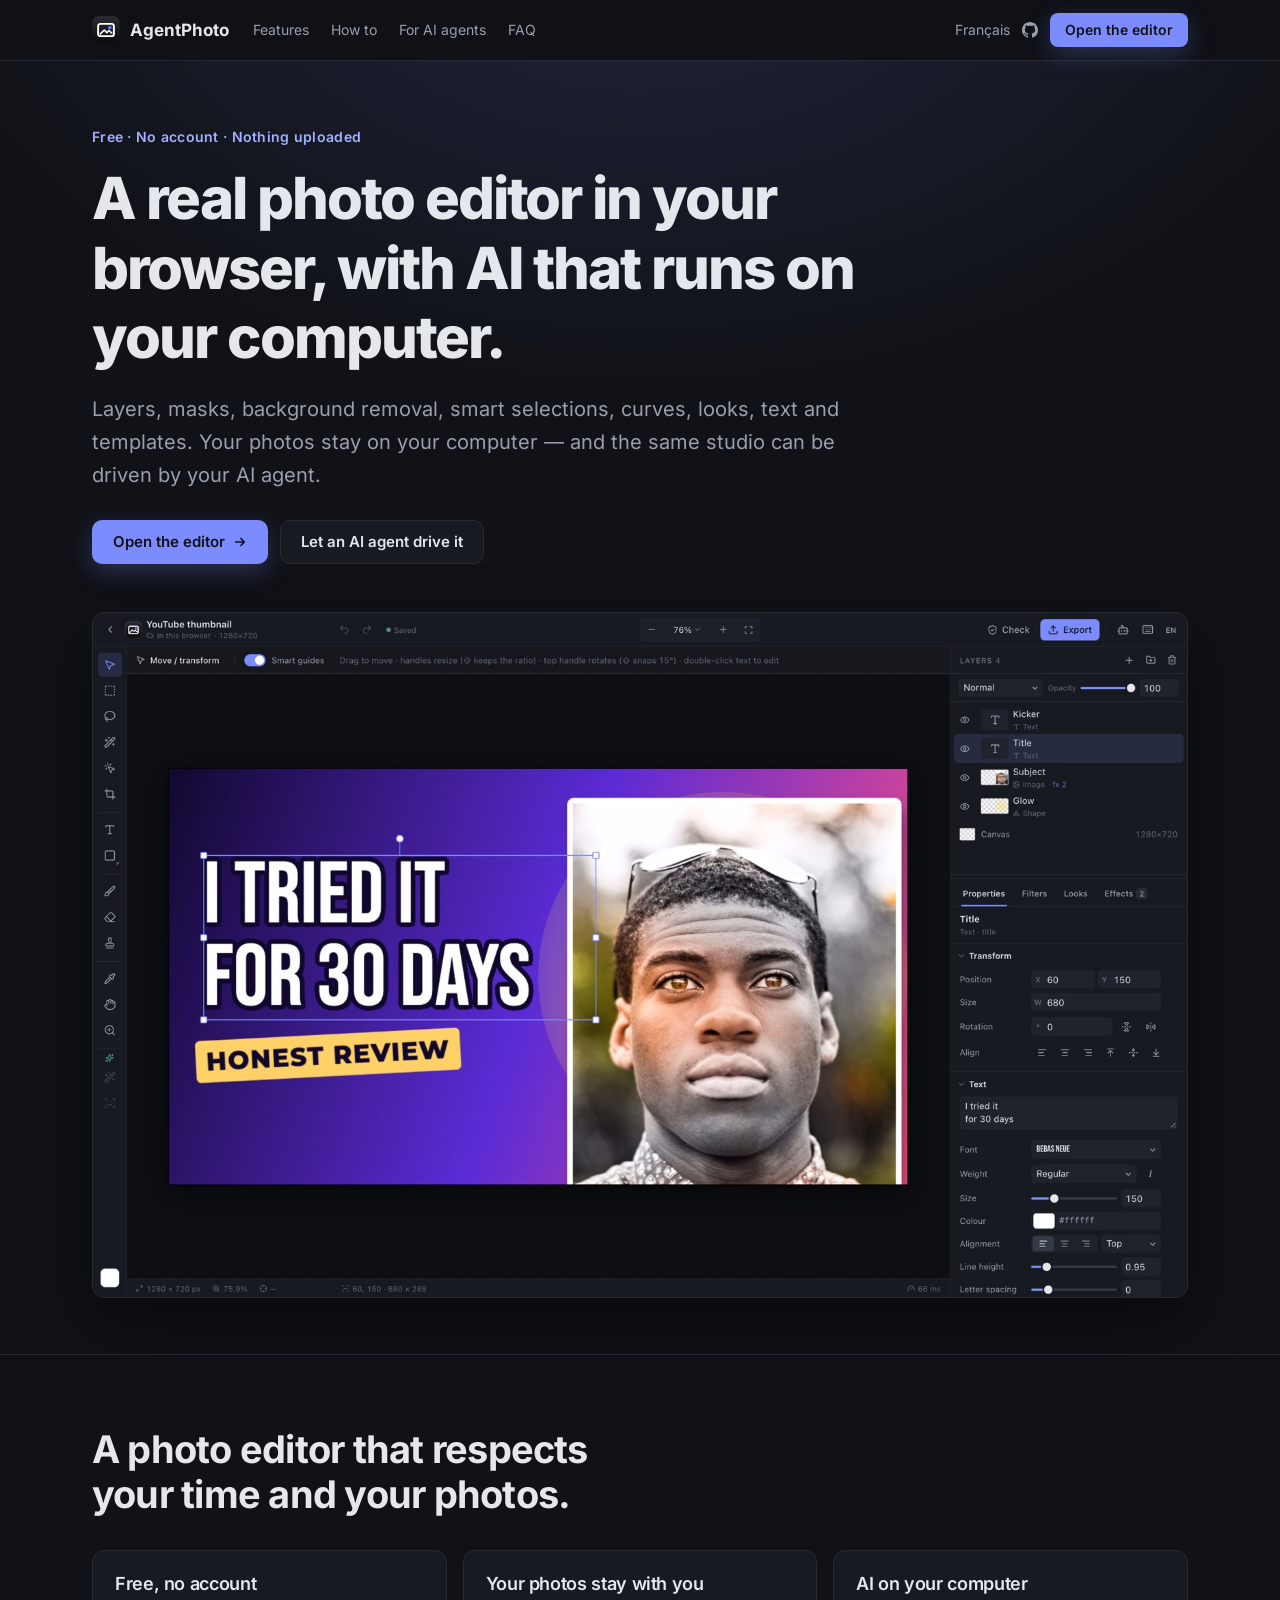
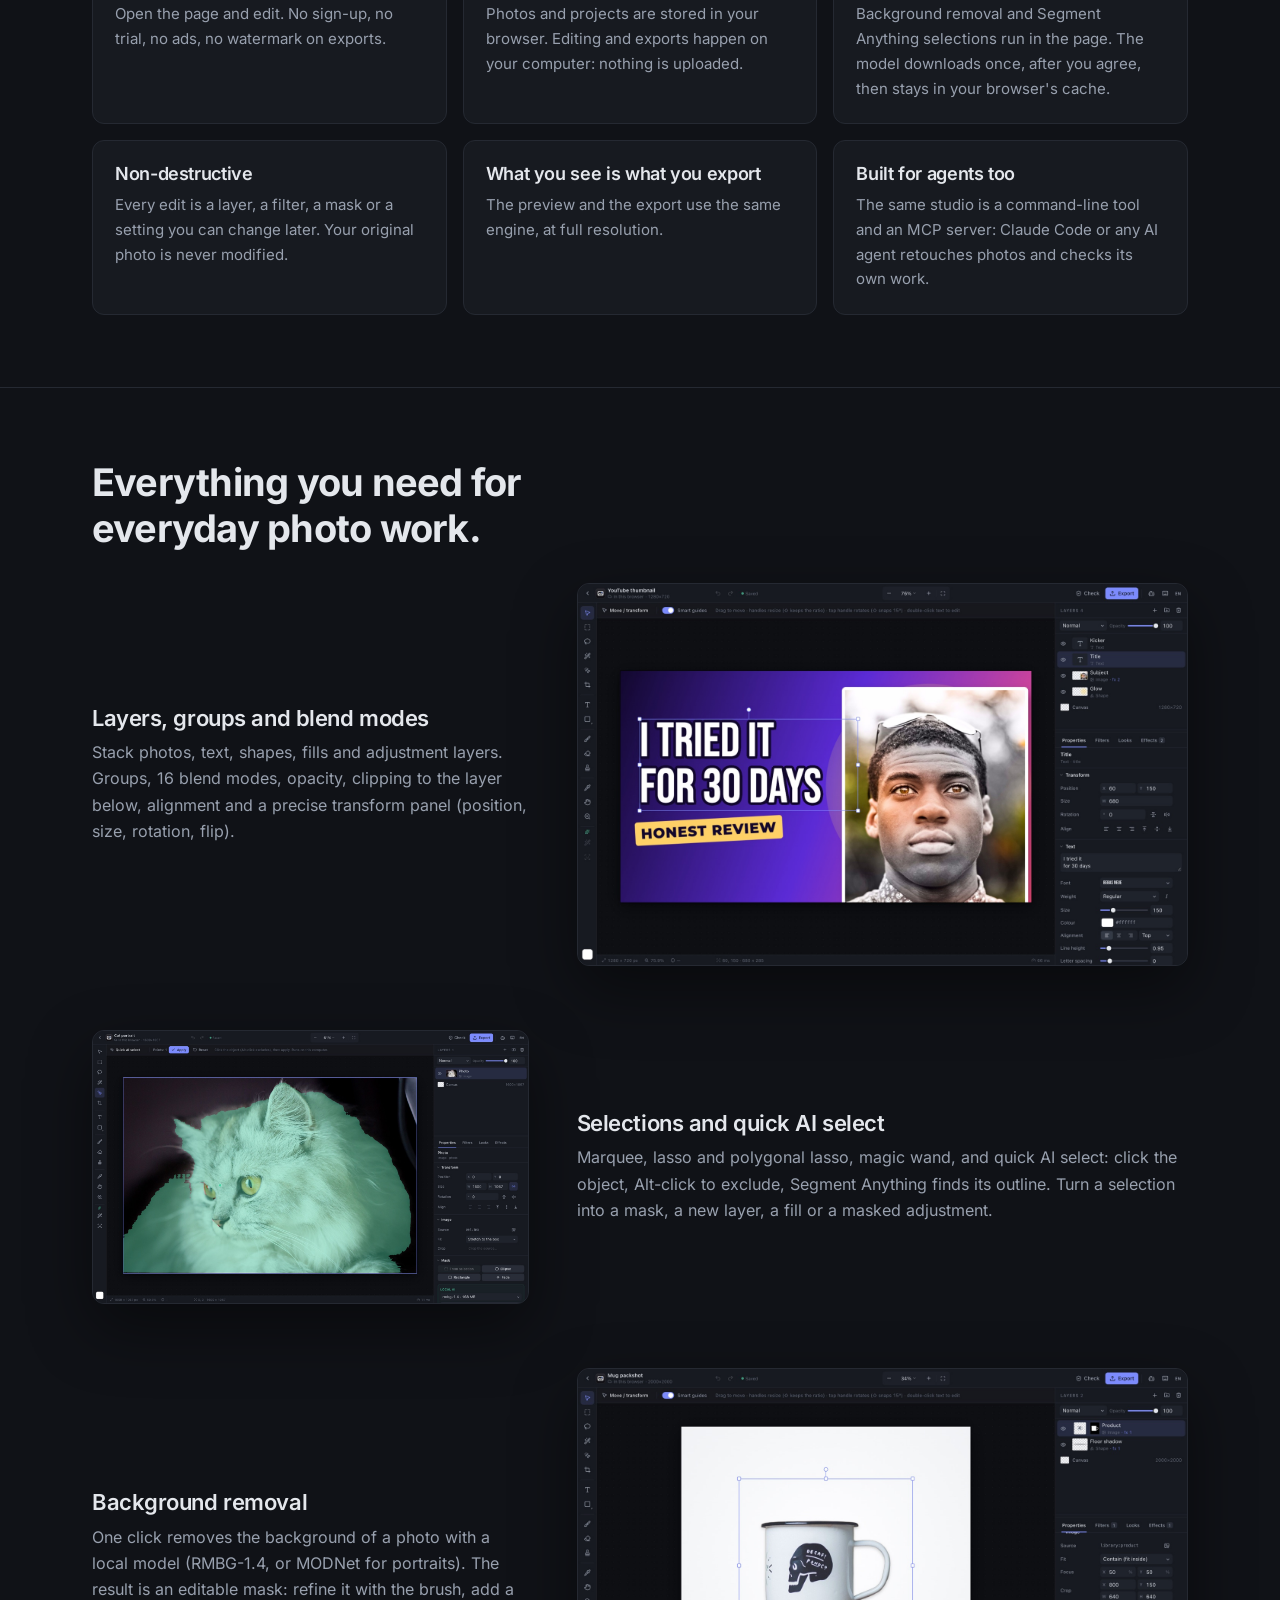
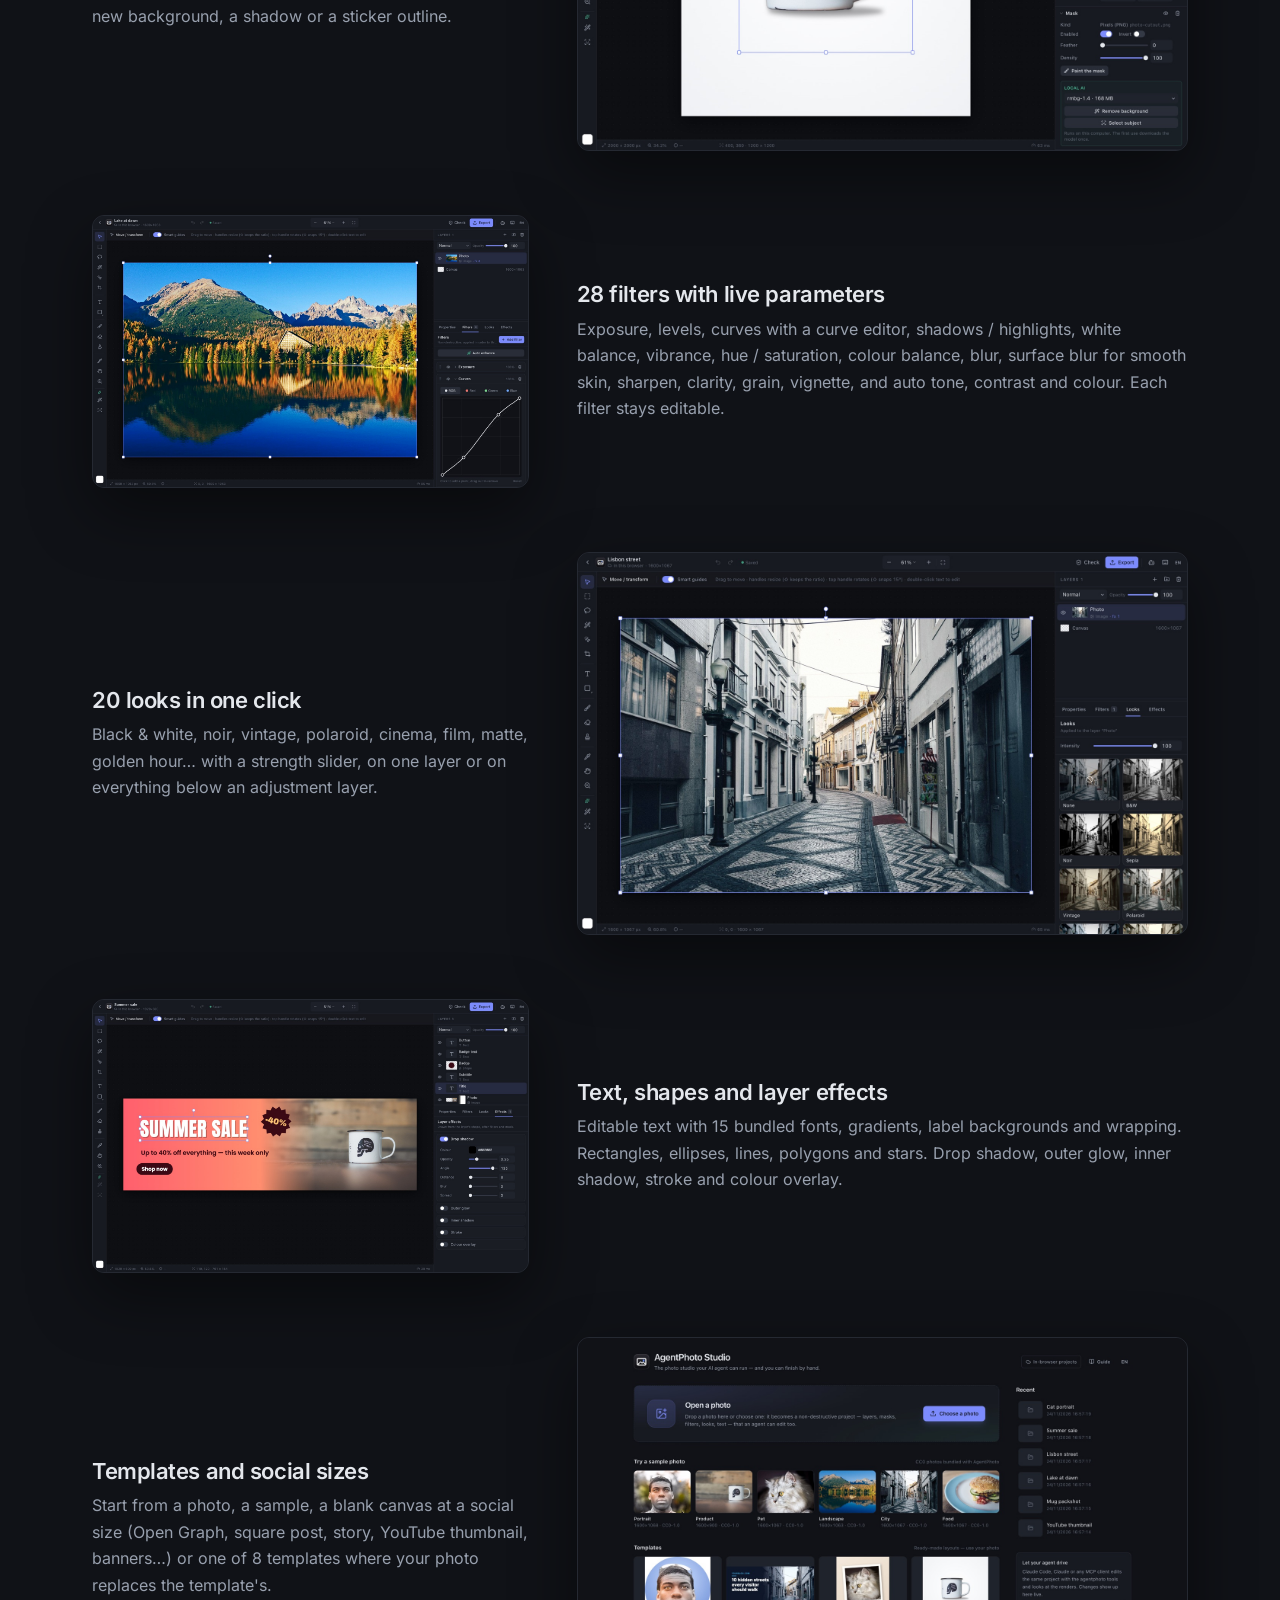
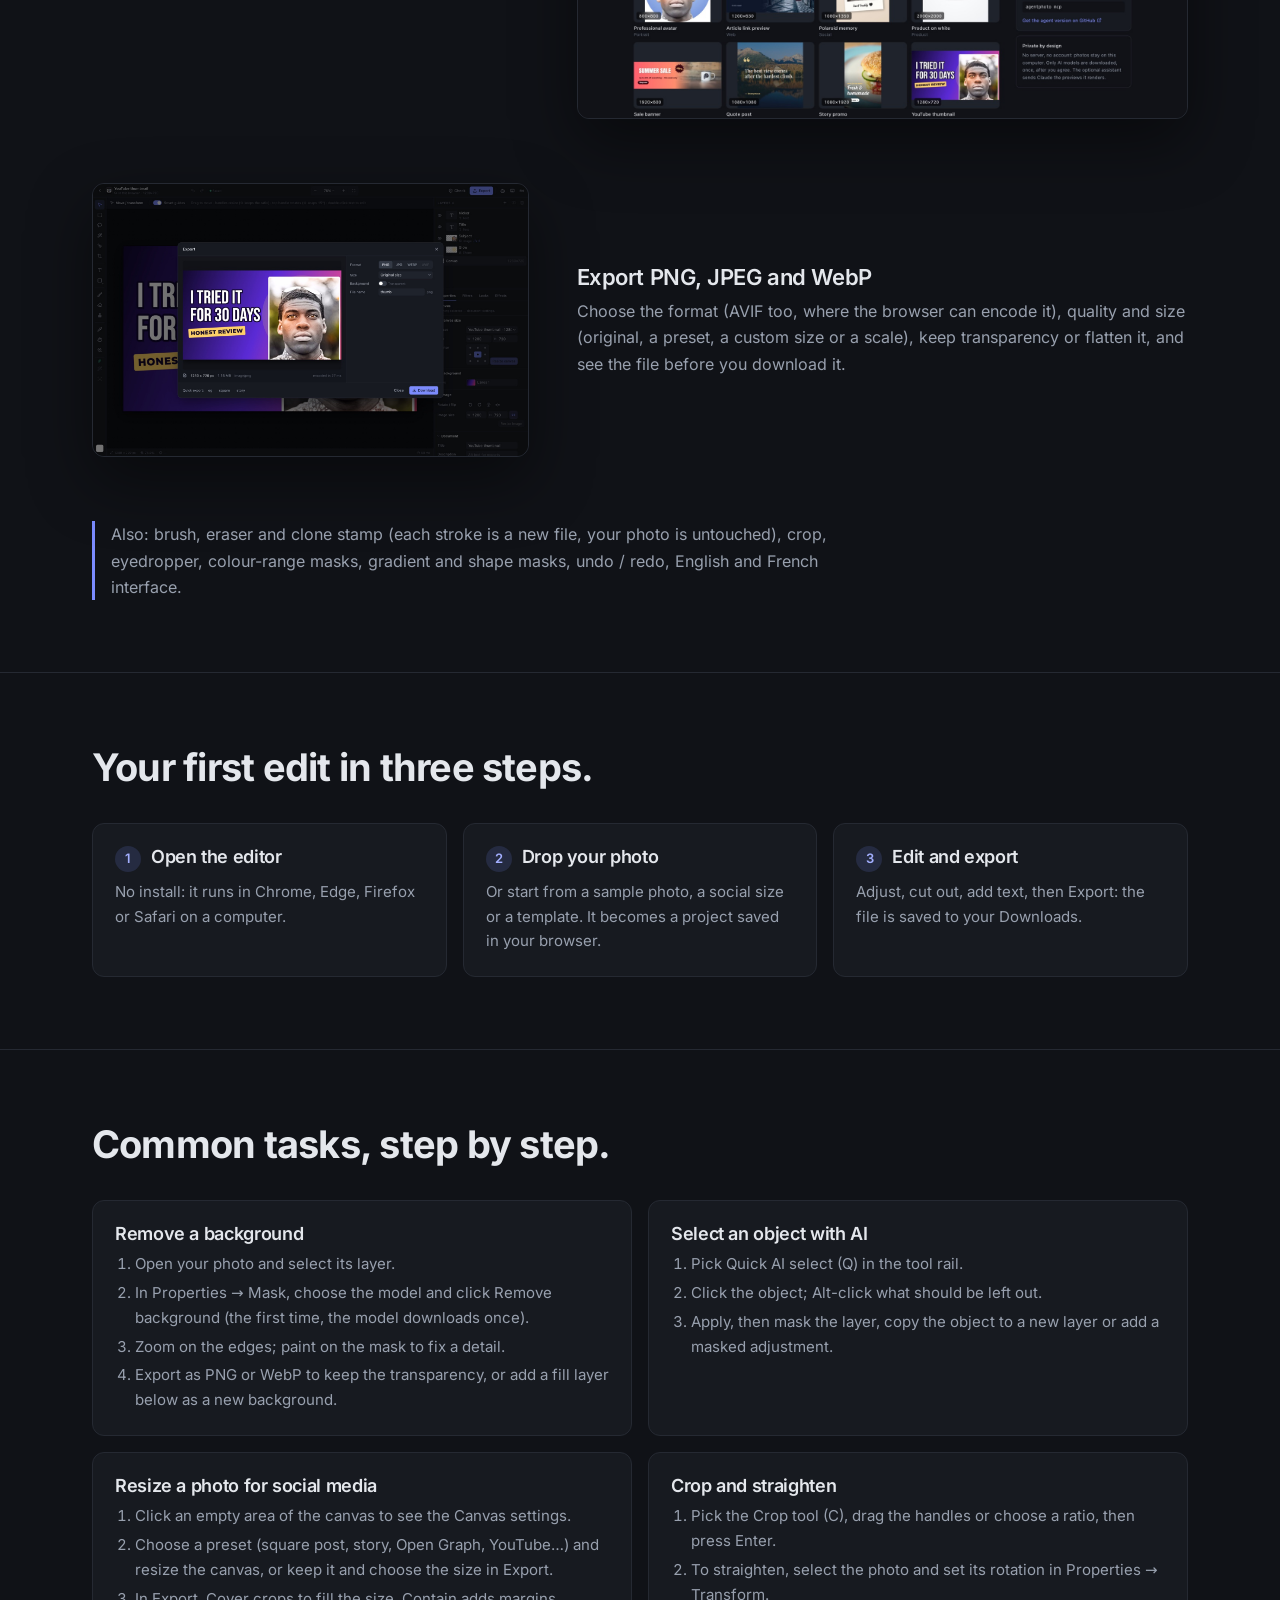
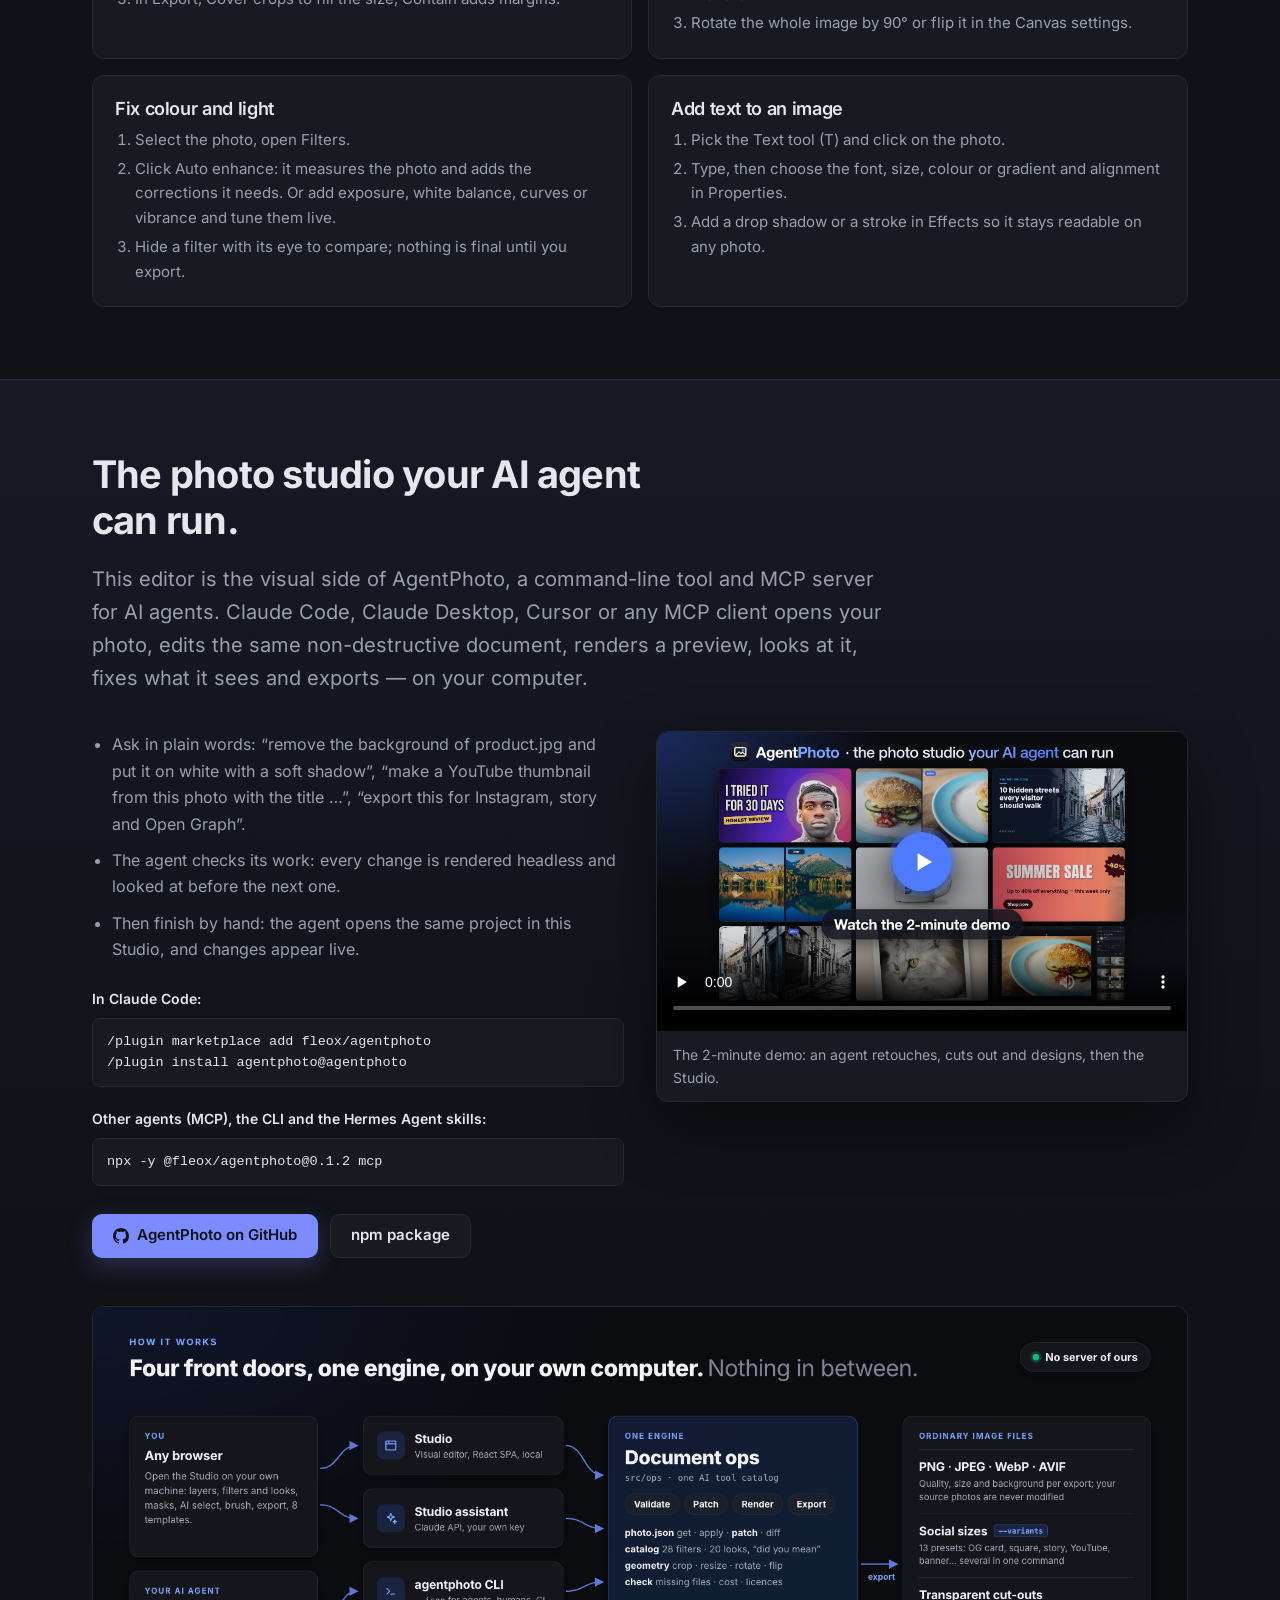
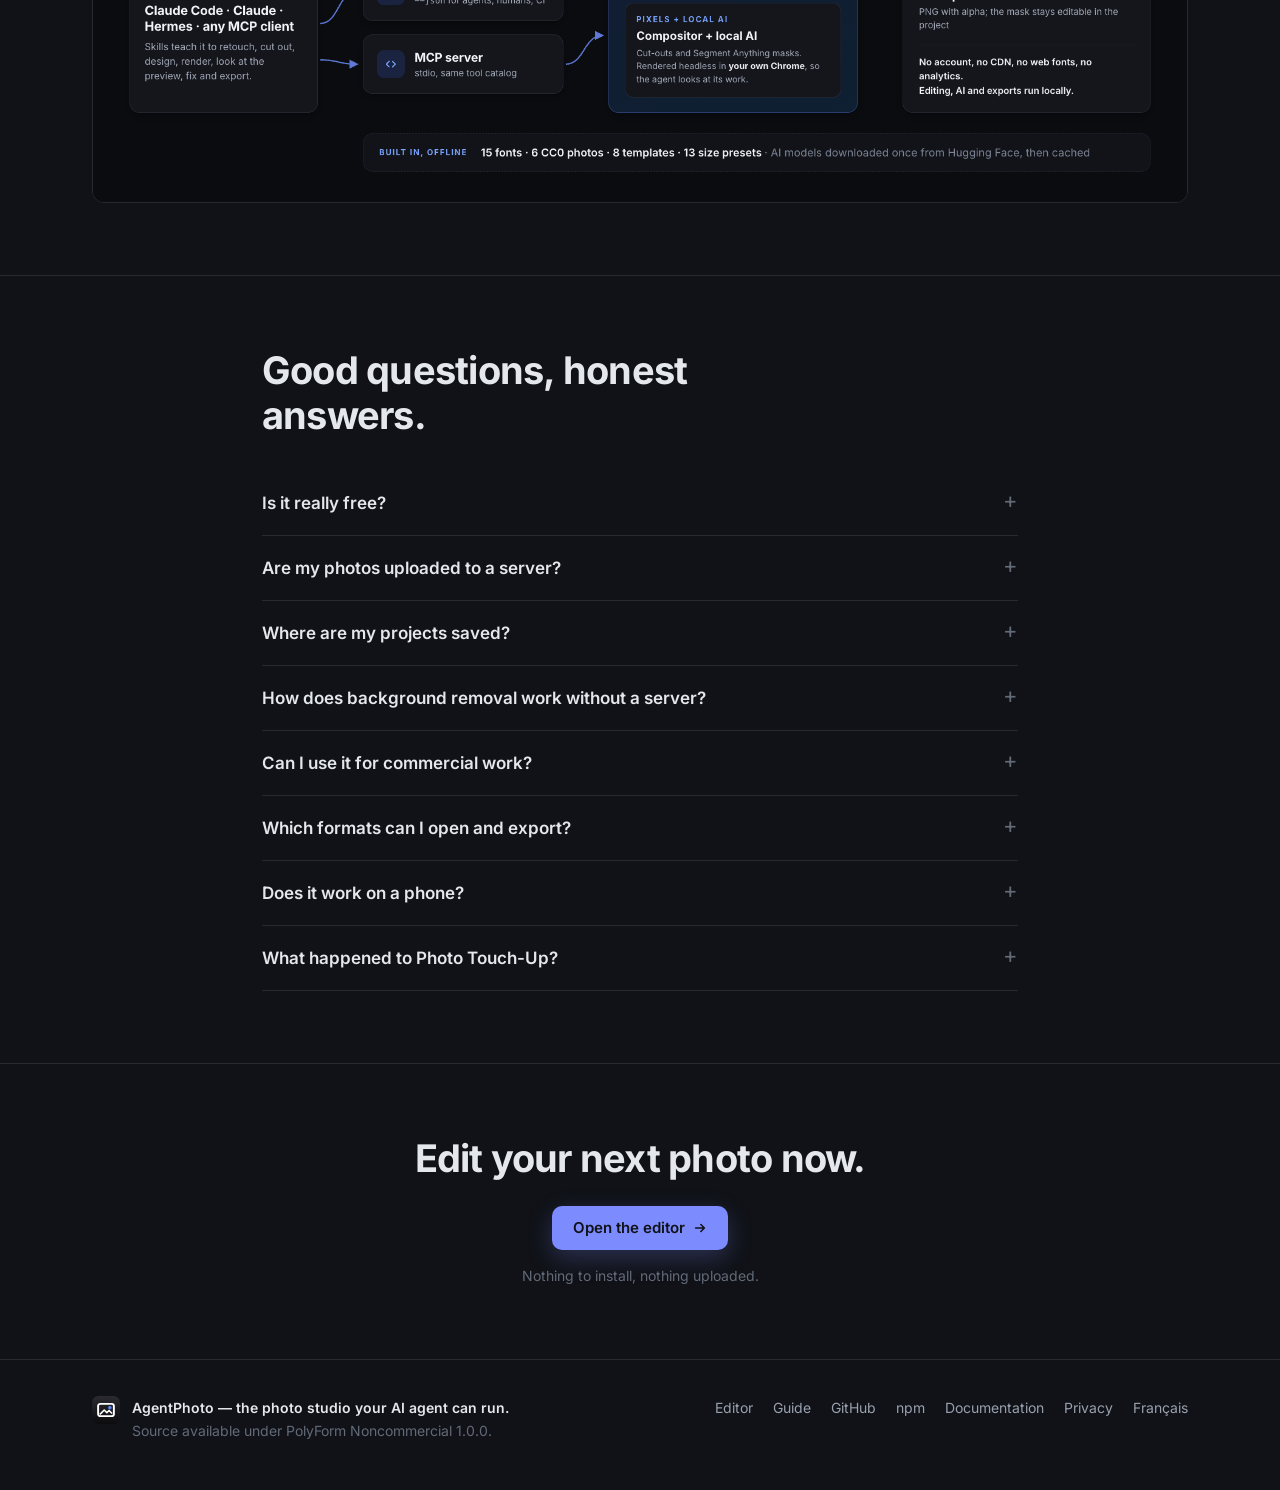
==== guide/index.html @ 17baec9d "AgentPhoto 0.1.2 (a2a0fc9)" ====
<!doctype html>
<html lang="en">
  <head>
    <meta charset="utf-8">
    <meta name="viewport" content="width=device-width, initial-scale=1">
    <meta name="color-scheme" content="dark">
    <title>Free online photo editor with layers and local AI — AgentPhoto Studio</title>
    <meta name="description" content="Edit photos in your browser: layers, masks, background removal and Segment Anything selections that run on your computer, curves, 20 looks, text, templates and PNG / JPEG / WebP export. No account, no upload. Your AI agent can drive it too.">
    <link rel="canonical" href="https://www.photo-touch-up.fr/guide/">
    <link rel="alternate" hreflang="en" href="https://www.photo-touch-up.fr/guide/">
    <link rel="alternate" hreflang="fr" href="https://www.photo-touch-up.fr/fr/guide/">
    <link rel="alternate" hreflang="x-default" href="https://www.photo-touch-up.fr/guide/">
    <meta property="og:type" content="website">
    <meta property="og:site_name" content="AgentPhoto">
    <meta property="og:title" content="Free online photo editor with layers and local AI — AgentPhoto Studio">
    <meta property="og:description" content="Edit photos in your browser: layers, masks, background removal and Segment Anything selections that run on your computer, curves, 20 looks, text, templates and PNG / JPEG / WebP export. No account, no upload. Your AI agent can drive it too.">
    <meta property="og:url" content="https://www.photo-touch-up.fr/guide/">
    <meta property="og:image" content="https://www.photo-touch-up.fr/site/og.png">
    <meta property="og:image:width" content="1280">
    <meta property="og:image:height" content="640">
    <meta property="og:locale" content="en_US">
    <meta name="twitter:card" content="summary_large_image">
    <meta name="twitter:image" content="https://www.photo-touch-up.fr/site/og.png">
    <link rel="icon" href="data:image/svg+xml,%3Csvg xmlns='http://www.w3.org/2000/svg' viewBox='0 0 32 32'%3E%3Cdefs%3E%3ClinearGradient id='g' x1='0' y1='0' x2='0' y2='1'%3E%3Cstop offset='0' stop-color='%232a2a30'/%3E%3Cstop offset='1' stop-color='%230c0c0f'/%3E%3C/linearGradient%3E%3ClinearGradient id='d' x1='0' y1='0' x2='1' y2='1'%3E%3Cstop offset='0' stop-color='%237aa5ff'/%3E%3Cstop offset='1' stop-color='%233d6bff'/%3E%3C/linearGradient%3E%3C/defs%3E%3Crect width='32' height='32' rx='7.5' fill='url(%23g)'/%3E%3Crect x='7' y='9' width='18' height='14' rx='2.5' fill='none' stroke='%23fff' stroke-width='2.2'/%3E%3Cpath d='M9 21l5-5 3 3 2.5-2.5L23 20' fill='none' stroke='%23fff' stroke-width='1.8' stroke-linejoin='round'/%3E%3Ccircle cx='20.5' cy='13.5' r='2' fill='url(%23d)'/%3E%3C/svg%3E">
    <link rel="preload" href="/site/fonts/inter-latin-400-normal.woff2" as="font" type="font/woff2" crossorigin>
    <link rel="stylesheet" href="/site/style.css">
    <script type="application/ld+json">{"@context":"https://schema.org","@type":"BreadcrumbList","itemListElement":[{"@type":"ListItem","position":1,"name":"AgentPhoto Studio","item":"https://www.photo-touch-up.fr/"},{"@type":"ListItem","position":2,"name":"Guide","item":"https://www.photo-touch-up.fr/guide/"}]}</script>
    <script type="application/ld+json">{"@context":"https://schema.org","@type":"FAQPage","mainEntity":[{"@type":"Question","name":"Is it really free?","acceptedAnswer":{"@type":"Answer","text":"Yes. No account, no subscription, no ads and no watermark. AgentPhoto is source available on GitHub."}},{"@type":"Question","name":"Are my photos uploaded to a server?","acceptedAnswer":{"@type":"Answer","text":"No. Photos and projects are stored in your browser (IndexedDB) and every edit and export happens on your computer. The site only serves the editor's files. The network is used to download an AI model the first time you use it (from Hugging Face, after you agree) and, if you choose to use it, by the optional assistant, which sends your previews to Claude with your own API key."}},{"@type":"Question","name":"Where are my projects saved?","acceptedAnswer":{"@type":"Answer","text":"In this browser, on this computer. They are listed under Recent on the start screen. Clearing the site's data in your browser deletes them, so export what you want to keep."}},{"@type":"Question","name":"How does background removal work without a server?","acceptedAnswer":{"@type":"Answer","text":"The model runs in the page with WebAssembly. RMBG-1.4 (168 MB) is the default; MODNet (25 MB) is made for portraits. Both download once and stay in your browser's cache."}},{"@type":"Question","name":"Can I use it for commercial work?","acceptedAnswer":{"@type":"Answer","text":"Fonts and sample photos are free for commercial images. The default background-removal model, RMBG-1.4, is licensed for non-commercial use only: for commercial work use MODNet (people) or Segment Anything selections. AgentPhoto itself is licensed under PolyForm Noncommercial 1.0.0; commercial use of the software needs the author's authorization."}},{"@type":"Question","name":"Which formats can I open and export?","acceptedAnswer":{"@type":"Answer","text":"Open JPEG, PNG, WebP and the other images your browser can read. Export PNG, JPEG, WebP and AVIF (AVIF where the browser can encode it)."}},{"@type":"Question","name":"Does it work on a phone?","acceptedAnswer":{"@type":"Answer","text":"The editor is designed for a computer screen with a mouse or trackpad. Use a recent Chrome, Edge, Firefox or Safari."}},{"@type":"Question","name":"What happened to Photo Touch-Up?","acceptedAnswer":{"@type":"Answer","text":"Photo Touch-Up, the editor that used to live at this address, became AgentPhoto: a new engine with non-destructive layers, local AI and templates, which AI agents can also drive."}}]}</script>
    <script type="application/ld+json">{"@context":"https://schema.org","@type":"HowTo","name":"Remove a background","step":[{"@type":"HowToStep","position":1,"text":"Open your photo and select its layer."},{"@type":"HowToStep","position":2,"text":"In Properties → Mask, choose the model and click Remove background (the first time, the model downloads once)."},{"@type":"HowToStep","position":3,"text":"Zoom on the edges; paint on the mask to fix a detail."},{"@type":"HowToStep","position":4,"text":"Export as PNG or WebP to keep the transparency, or add a fill layer below as a new background."}]}</script>
    <script type="application/ld+json">{"@context":"https://schema.org","@type":"HowTo","name":"Select an object with AI","step":[{"@type":"HowToStep","position":1,"text":"Pick Quick AI select (Q) in the tool rail."},{"@type":"HowToStep","position":2,"text":"Click the object; Alt-click what should be left out."},{"@type":"HowToStep","position":3,"text":"Apply, then mask the layer, copy the object to a new layer or add a masked adjustment."}]}</script>
    <script type="application/ld+json">{"@context":"https://schema.org","@type":"HowTo","name":"Resize a photo for social media","step":[{"@type":"HowToStep","position":1,"text":"Click an empty area of the canvas to see the Canvas settings."},{"@type":"HowToStep","position":2,"text":"Choose a preset (square post, story, Open Graph, YouTube…) and resize the canvas, or keep it and choose the size in Export."},{"@type":"HowToStep","position":3,"text":"In Export, Cover crops to fill the size, Contain adds margins."}]}</script>
    <script type="application/ld+json">{"@context":"https://schema.org","@type":"HowTo","name":"Crop and straighten","step":[{"@type":"HowToStep","position":1,"text":"Pick the Crop tool (C), drag the handles or choose a ratio, then press Enter."},{"@type":"HowToStep","position":2,"text":"To straighten, select the photo and set its rotation in Properties → Transform."},{"@type":"HowToStep","position":3,"text":"Rotate the whole image by 90° or flip it in the Canvas settings."}]}</script>
    <script type="application/ld+json">{"@context":"https://schema.org","@type":"HowTo","name":"Fix colour and light","step":[{"@type":"HowToStep","position":1,"text":"Select the photo, open Filters."},{"@type":"HowToStep","position":2,"text":"Click Auto enhance: it measures the photo and adds the corrections it needs. Or add exposure, white balance, curves or vibrance and tune them live."},{"@type":"HowToStep","position":3,"text":"Hide a filter with its eye to compare; nothing is final until you export."}]}</script>
    <script type="application/ld+json">{"@context":"https://schema.org","@type":"HowTo","name":"Add text to an image","step":[{"@type":"HowToStep","position":1,"text":"Pick the Text tool (T) and click on the photo."},{"@type":"HowToStep","position":2,"text":"Type, then choose the font, size, colour or gradient and alignment in Properties."},{"@type":"HowToStep","position":3,"text":"Add a drop shadow or a stroke in Effects so it stays readable on any photo."}]}</script>
  </head>
  <body>
<header class="site">
  <div class="wrap">
    <a class="brand" href="/guide/"><svg class="logo" viewBox="0 0 32 32" width="28" height="28" aria-hidden="true"><defs><linearGradient id="lg" x1="0" y1="0" x2="0" y2="1"><stop offset="0" stop-color="#2a2a30"/><stop offset="1" stop-color="#0c0c0f"/></linearGradient><linearGradient id="ld" x1="0" y1="0" x2="1" y2="1"><stop offset="0" stop-color="#7aa5ff"/><stop offset="1" stop-color="#3d6bff"/></linearGradient></defs><rect width="32" height="32" rx="7.5" fill="url(#lg)"/><rect x="7" y="9" width="18" height="14" rx="2.5" fill="none" stroke="#fff" stroke-width="2.2"/><path d="M9 21l5-5 3 3 2.5-2.5L23 20" fill="none" stroke="#fff" stroke-width="1.8" stroke-linejoin="round"/><circle cx="20.5" cy="13.5" r="2" fill="url(#ld)"/></svg><span>AgentPhoto</span></a>
    <nav aria-label="Features">
      <a href="#features">Features</a>
      <a href="#tasks">How to</a>
      <a href="#agents">For AI agents</a>
      <a href="#faq">FAQ</a>
    </nav>
    <div class="actions">
      <a class="lang" href="/fr/guide/" hreflang="fr" lang="fr">Français</a>
      <a class="gh" href="https://github.com/fleox/agentphoto" aria-label="GitHub"><svg viewBox="0 0 16 16" width="16" height="16" aria-hidden="true"><path fill="currentColor" d="M8 0C3.58 0 0 3.58 0 8c0 3.54 2.29 6.53 5.47 7.59.4.07.55-.17.55-.38 0-.19-.01-.82-.01-1.49-2.01.37-2.53-.49-2.69-.94-.09-.23-.48-.94-.82-1.13-.28-.15-.68-.52-.01-.53.63-.01 1.08.58 1.23.82.72 1.21 1.87.87 2.33.66.07-.52.28-.87.51-1.07-1.78-.2-3.64-.89-3.64-3.95 0-.87.31-1.59.82-2.15-.08-.2-.36-1.02.08-2.12 0 0 .67-.21 2.2.82.64-.18 1.32-.27 2-.27.68 0 1.36.09 2 .27 1.53-1.04 2.2-.82 2.2-.82.44 1.1.16 1.92.08 2.12.51.56.82 1.27.82 2.15 0 3.07-1.87 3.75-3.65 3.95.29.25.54.73.54 1.48 0 1.07-.01 1.93-.01 2.2 0 .21.15.46.55.38A8.013 8.013 0 0016 8c0-4.42-3.58-8-8-8z"/></svg></a>
      <a class="btn btn-primary btn-sm" href="/?lang=en">Open the editor</a>
    </div>
  </div>
</header>
<main>
  <section class="hero">
    <div class="wrap">
      <p class="kicker">Free · No account · Nothing uploaded</p>
      <h1>A real photo editor in your browser, with AI that runs on your computer.</h1>
      <p class="lead">Layers, masks, background removal, smart selections, curves, looks, text and templates. Your photos stay on your computer — and the same studio can be driven by your AI agent.</p>
      <div class="cta">
        <a class="btn btn-primary" href="/?lang=en">Open the editor <svg viewBox="0 0 16 16" width="14" height="14" aria-hidden="true"><path fill="none" stroke="currentColor" stroke-width="1.8" stroke-linecap="round" stroke-linejoin="round" d="M3 8h10M9 4l4 4-4 4"/></svg></a>
        <a class="btn btn-ghost" href="#agents">Let an AI agent drive it</a>
      </div>
      <figure class="frame hero-shot"><img src="/site/img/en/editor.jpg" width="1600" height="1000" alt="The AgentPhoto Studio editor: layers, inspector and a photo on the canvas" fetchpriority="high"></figure>
    </div>
  </section>

  <section class="why">
    <div class="wrap">
      <h2>A photo editor that respects your time and your photos.</h2>
      <div class="grid3">
        <div class="card"><h3>Free, no account</h3><p>Open the page and edit. No sign-up, no trial, no ads, no watermark on exports.</p></div>
        <div class="card"><h3>Your photos stay with you</h3><p>Photos and projects are stored in your browser. Editing and exports happen on your computer: nothing is uploaded.</p></div>
        <div class="card"><h3>AI on your computer</h3><p>Background removal and Segment Anything selections run in the page. The model downloads once, after you agree, then stays in your browser's cache.</p></div>
        <div class="card"><h3>Non-destructive</h3><p>Every edit is a layer, a filter, a mask or a setting you can change later. Your original photo is never modified.</p></div>
        <div class="card"><h3>What you see is what you export</h3><p>The preview and the export use the same engine, at full resolution.</p></div>
        <div class="card"><h3>Built for agents too</h3><p>The same studio is a command-line tool and an MCP server: Claude Code or any AI agent retouches photos and checks its own work.</p></div>
      </div>
    </div>
  </section>

  <section id="features" class="features">
    <div class="wrap">
      <h2>Everything you need for everyday photo work.</h2>
      <article class="feature" id="layers">
        <div class="text"><h3>Layers, groups and blend modes</h3><p>Stack photos, text, shapes, fills and adjustment layers. Groups, 16 blend modes, opacity, clipping to the layer below, alignment and a precise transform panel (position, size, rotation, flip).</p></div>
        <figure class="frame"><img src="/site/img/en/editor.jpg" width="1600" height="1000" alt="Layers, groups and blend modes" loading="lazy" decoding="async"></figure>
      </article>
      <article class="feature flip" id="selections">
        <div class="text"><h3>Selections and quick AI select</h3><p>Marquee, lasso and polygonal lasso, magic wand, and quick AI select: click the object, Alt-click to exclude, Segment Anything finds its outline. Turn a selection into a mask, a new layer, a fill or a masked adjustment.</p></div>
        <figure class="frame"><img src="/site/img/en/ai-select.jpg" width="1600" height="1000" alt="Selections and quick AI select" loading="lazy" decoding="async"></figure>
      </article>
      <article class="feature" id="cutout">
        <div class="text"><h3>Background removal</h3><p>One click removes the background of a photo with a local model (RMBG-1.4, or MODNet for portraits). The result is an editable mask: refine it with the brush, add a new background, a shadow or a sticker outline.</p></div>
        <figure class="frame"><img src="/site/img/en/cutout.jpg" width="1600" height="1000" alt="Background removal" loading="lazy" decoding="async"></figure>
      </article>
      <article class="feature flip" id="filters">
        <div class="text"><h3>28 filters with live parameters</h3><p>Exposure, levels, curves with a curve editor, shadows / highlights, white balance, vibrance, hue / saturation, colour balance, blur, surface blur for smooth skin, sharpen, clarity, grain, vignette, and auto tone, contrast and colour. Each filter stays editable.</p></div>
        <figure class="frame"><img src="/site/img/en/filters.jpg" width="1600" height="1000" alt="28 filters with live parameters" loading="lazy" decoding="async"></figure>
      </article>
      <article class="feature" id="looks">
        <div class="text"><h3>20 looks in one click</h3><p>Black &amp; white, noir, vintage, polaroid, cinema, film, matte, golden hour… with a strength slider, on one layer or on everything below an adjustment layer.</p></div>
        <figure class="frame"><img src="/site/img/en/looks.jpg" width="1600" height="1000" alt="20 looks in one click" loading="lazy" decoding="async"></figure>
      </article>
      <article class="feature flip" id="text">
        <div class="text"><h3>Text, shapes and layer effects</h3><p>Editable text with 15 bundled fonts, gradients, label backgrounds and wrapping. Rectangles, ellipses, lines, polygons and stars. Drop shadow, outer glow, inner shadow, stroke and colour overlay.</p></div>
        <figure class="frame"><img src="/site/img/en/text.jpg" width="1600" height="1000" alt="Text, shapes and layer effects" loading="lazy" decoding="async"></figure>
      </article>
      <article class="feature" id="templates">
        <div class="text"><h3>Templates and social sizes</h3><p>Start from a photo, a sample, a blank canvas at a social size (Open Graph, square post, story, YouTube thumbnail, banners…) or one of 8 templates where your photo replaces the template's.</p></div>
        <figure class="frame"><img src="/site/img/en/start.jpg" width="1600" height="1000" alt="Templates and social sizes" loading="lazy" decoding="async"></figure>
      </article>
      <article class="feature flip" id="export">
        <div class="text"><h3>Export PNG, JPEG and WebP</h3><p>Choose the format (AVIF too, where the browser can encode it), quality and size (original, a preset, a custom size or a scale), keep transparency or flatten it, and see the file before you download it.</p></div>
        <figure class="frame"><img src="/site/img/en/export.jpg" width="1600" height="1000" alt="Export PNG, JPEG and WebP" loading="lazy" decoding="async"></figure>
      </article>
      <p class="more">Also: brush, eraser and clone stamp (each stroke is a new file, your photo is untouched), crop, eyedropper, colour-range masks, gradient and shape masks, undo / redo, English and French interface.</p>
    </div>
  </section>

  <section class="steps">
    <div class="wrap">
      <h2>Your first edit in three steps.</h2>
      <ol class="grid3">
        <li class="card"><h3>Open the editor</h3><p>No install: it runs in Chrome, Edge, Firefox or Safari on a computer.</p></li>
        <li class="card"><h3>Drop your photo</h3><p>Or start from a sample photo, a social size or a template. It becomes a project saved in your browser.</p></li>
        <li class="card"><h3>Edit and export</h3><p>Adjust, cut out, add text, then Export: the file is saved to your Downloads.</p></li>
      </ol>
    </div>
  </section>

  <section id="tasks" class="tasks">
    <div class="wrap">
      <h2>Common tasks, step by step.</h2>
      <div class="grid2">
        <div class="card"><h3>Remove a background</h3><ol><li>Open your photo and select its layer.</li><li>In Properties → Mask, choose the model and click Remove background (the first time, the model downloads once).</li><li>Zoom on the edges; paint on the mask to fix a detail.</li><li>Export as PNG or WebP to keep the transparency, or add a fill layer below as a new background.</li></ol></div>
        <div class="card"><h3>Select an object with AI</h3><ol><li>Pick Quick AI select (Q) in the tool rail.</li><li>Click the object; Alt-click what should be left out.</li><li>Apply, then mask the layer, copy the object to a new layer or add a masked adjustment.</li></ol></div>
        <div class="card"><h3>Resize a photo for social media</h3><ol><li>Click an empty area of the canvas to see the Canvas settings.</li><li>Choose a preset (square post, story, Open Graph, YouTube…) and resize the canvas, or keep it and choose the size in Export.</li><li>In Export, Cover crops to fill the size, Contain adds margins.</li></ol></div>
        <div class="card"><h3>Crop and straighten</h3><ol><li>Pick the Crop tool (C), drag the handles or choose a ratio, then press Enter.</li><li>To straighten, select the photo and set its rotation in Properties → Transform.</li><li>Rotate the whole image by 90° or flip it in the Canvas settings.</li></ol></div>
        <div class="card"><h3>Fix colour and light</h3><ol><li>Select the photo, open Filters.</li><li>Click Auto enhance: it measures the photo and adds the corrections it needs. Or add exposure, white balance, curves or vibrance and tune them live.</li><li>Hide a filter with its eye to compare; nothing is final until you export.</li></ol></div>
        <div class="card"><h3>Add text to an image</h3><ol><li>Pick the Text tool (T) and click on the photo.</li><li>Type, then choose the font, size, colour or gradient and alignment in Properties.</li><li>Add a drop shadow or a stroke in Effects so it stays readable on any photo.</li></ol></div>
      </div>
    </div>
  </section>

  <section id="agents" class="agents">
    <div class="wrap">
      <h2>The photo studio your AI agent can run.</h2>
      <p class="lead">This editor is the visual side of AgentPhoto, a command-line tool and MCP server for AI agents. Claude Code, Claude Desktop, Cursor or any MCP client opens your photo, edits the same non-destructive document, renders a preview, looks at it, fixes what it sees and exports — on your computer.</p>
      <div class="agents-grid">
        <div>
          <ul class="points"><li>Ask in plain words: “remove the background of product.jpg and put it on white with a soft shadow”, “make a YouTube thumbnail from this photo with the title …”, “export this for Instagram, story and Open Graph”.</li><li>The agent checks its work: every change is rendered headless and looked at before the next one.</li><li>Then finish by hand: the agent opens the same project in this Studio, and changes appear live.</li></ul>
          <p class="label">In Claude Code:</p>
          <pre><code>/plugin marketplace add fleox/agentphoto
/plugin install agentphoto@agentphoto</code></pre>
          <p class="label">Other agents (MCP), the CLI and the Hermes Agent skills:</p>
          <pre><code>npx -y @fleox/agentphoto@0.1.2 mcp</code></pre>
          <div class="cta">
            <a class="btn btn-primary" href="https://github.com/fleox/agentphoto"><svg viewBox="0 0 16 16" width="16" height="16" aria-hidden="true"><path fill="currentColor" d="M8 0C3.58 0 0 3.58 0 8c0 3.54 2.29 6.53 5.47 7.59.4.07.55-.17.55-.38 0-.19-.01-.82-.01-1.49-2.01.37-2.53-.49-2.69-.94-.09-.23-.48-.94-.82-1.13-.28-.15-.68-.52-.01-.53.63-.01 1.08.58 1.23.82.72 1.21 1.87.87 2.33.66.07-.52.28-.87.51-1.07-1.78-.2-3.64-.89-3.64-3.95 0-.87.31-1.59.82-2.15-.08-.2-.36-1.02.08-2.12 0 0 .67-.21 2.2.82.64-.18 1.32-.27 2-.27.68 0 1.36.09 2 .27 1.53-1.04 2.2-.82 2.2-.82.44 1.1.16 1.92.08 2.12.51.56.82 1.27.82 2.15 0 3.07-1.87 3.75-3.65 3.95.29.25.54.73.54 1.48 0 1.07-.01 1.93-.01 2.2 0 .21.15.46.55.38A8.013 8.013 0 0016 8c0-4.42-3.58-8-8-8z"/></svg> AgentPhoto on GitHub</a>
            <a class="btn btn-ghost" href="https://www.npmjs.com/package/@fleox/agentphoto">npm package</a>
          </div>
        </div>
        <figure class="frame video">
          <video controls preload="none" playsinline poster="/site/video-poster.jpg" aria-label="Watch the AgentPhoto demo">
            <source src="/site/agentphoto-demo.mp4" type="video/mp4">
          </video>
          <figcaption>The 2-minute demo: an agent retouches, cuts out and designs, then the Studio.</figcaption>
        </figure>
      </div>
      <figure class="diagram"><img src="/site/how-it-works.png" width="1800" height="815" alt="" loading="lazy" decoding="async"></figure>
    </div>
  </section>

  <section id="faq" class="faq">
    <div class="wrap narrow">
      <h2>Good questions, honest answers.</h2>
      <details><summary>Is it really free?</summary><p>Yes. No account, no subscription, no ads and no watermark. AgentPhoto is source available on GitHub.</p></details>
      <details><summary>Are my photos uploaded to a server?</summary><p>No. Photos and projects are stored in your browser (IndexedDB) and every edit and export happens on your computer. The site only serves the editor's files. The network is used to download an AI model the first time you use it (from Hugging Face, after you agree) and, if you choose to use it, by the optional assistant, which sends your previews to Claude with your own API key.</p></details>
      <details><summary>Where are my projects saved?</summary><p>In this browser, on this computer. They are listed under Recent on the start screen. Clearing the site's data in your browser deletes them, so export what you want to keep.</p></details>
      <details><summary>How does background removal work without a server?</summary><p>The model runs in the page with WebAssembly. RMBG-1.4 (168 MB) is the default; MODNet (25 MB) is made for portraits. Both download once and stay in your browser's cache.</p></details>
      <details><summary>Can I use it for commercial work?</summary><p>Fonts and sample photos are free for commercial images. The default background-removal model, RMBG-1.4, is licensed for non-commercial use only: for commercial work use MODNet (people) or Segment Anything selections. AgentPhoto itself is licensed under PolyForm Noncommercial 1.0.0; commercial use of the software needs the author's authorization.</p></details>
      <details><summary>Which formats can I open and export?</summary><p>Open JPEG, PNG, WebP and the other images your browser can read. Export PNG, JPEG, WebP and AVIF (AVIF where the browser can encode it).</p></details>
      <details><summary>Does it work on a phone?</summary><p>The editor is designed for a computer screen with a mouse or trackpad. Use a recent Chrome, Edge, Firefox or Safari.</p></details>
      <details><summary>What happened to Photo Touch-Up?</summary><p>Photo Touch-Up, the editor that used to live at this address, became AgentPhoto: a new engine with non-destructive layers, local AI and templates, which AI agents can also drive.</p></details>
    </div>
  </section>

  <section class="final">
    <div class="wrap">
      <h2>Edit your next photo now.</h2>
      <a class="btn btn-primary" href="/?lang=en">Open the editor <svg viewBox="0 0 16 16" width="14" height="14" aria-hidden="true"><path fill="none" stroke="currentColor" stroke-width="1.8" stroke-linecap="round" stroke-linejoin="round" d="M3 8h10M9 4l4 4-4 4"/></svg></a>
      <p>Nothing to install, nothing uploaded.</p>
    </div>
  </section>
</main>
<footer class="site">
  <div class="wrap">
    <div class="foot-brand"><svg class="logo" viewBox="0 0 32 32" width="28" height="28" aria-hidden="true"><defs><linearGradient id="lg" x1="0" y1="0" x2="0" y2="1"><stop offset="0" stop-color="#2a2a30"/><stop offset="1" stop-color="#0c0c0f"/></linearGradient><linearGradient id="ld" x1="0" y1="0" x2="1" y2="1"><stop offset="0" stop-color="#7aa5ff"/><stop offset="1" stop-color="#3d6bff"/></linearGradient></defs><rect width="32" height="32" rx="7.5" fill="url(#lg)"/><rect x="7" y="9" width="18" height="14" rx="2.5" fill="none" stroke="#fff" stroke-width="2.2"/><path d="M9 21l5-5 3 3 2.5-2.5L23 20" fill="none" stroke="#fff" stroke-width="1.8" stroke-linejoin="round"/><circle cx="20.5" cy="13.5" r="2" fill="url(#ld)"/></svg><div><strong>AgentPhoto — the photo studio your AI agent can run.</strong><br><span>Source available under PolyForm Noncommercial 1.0.0.</span></div></div>
    <nav>
      <a href="/?lang=en">Editor</a>
      <a href="/guide/">Guide</a>
      <a href="https://github.com/fleox/agentphoto">GitHub</a>
      <a href="https://www.npmjs.com/package/@fleox/agentphoto">npm</a>
      <a href="https://github.com/fleox/agentphoto/tree/main/docs">Documentation</a>
      <a href="https://github.com/fleox/agentphoto/blob/main/docs/security.md">Privacy</a>
      <a href="/fr/guide/" hreflang="fr">Français</a>
    </nav>
  </div>
</footer>
  </body>
</html>
---- site/style.css ----
/* The public site's guide and 404 pages. Same dark tokens as the Studio
   (src/studio/index.css); Inter is bundled (library/fonts, OFL). */

@font-face { font-family: Inter; font-weight: 400; font-display: swap; src: url("/site/fonts/inter-latin-400-normal.woff2") format("woff2"); }
@font-face { font-family: Inter; font-weight: 600; font-display: swap; src: url("/site/fonts/inter-latin-600-normal.woff2") format("woff2"); }
@font-face { font-family: Inter; font-weight: 700; font-display: swap; src: url("/site/fonts/inter-latin-700-normal.woff2") format("woff2"); }
@font-face { font-family: Inter; font-weight: 800; font-display: swap; src: url("/site/fonts/inter-latin-800-normal.woff2") format("woff2"); }

:root {
  --ink-0: #101217;
  --ink-1: #171a20;
  --ink-2: #1f232b;
  --ink-3: #282d37;
  --line: #252932;
  --fg: #e4e7ec;
  --fg-muted: #98a0ae;
  --fg-faint: #626a78;
  --accent: #7c8cff;
  --accent-2: #a3afff;
  --max: 1160px;
  color-scheme: dark;
}

* { box-sizing: border-box; }
html { scroll-behavior: smooth; -webkit-text-size-adjust: 100%; scroll-padding-top: 72px; }
body {
  margin: 0;
  background: var(--ink-0);
  color: var(--fg);
  font: 16px/1.65 Inter, system-ui, -apple-system, "Segoe UI", Roboto, sans-serif;
  -webkit-font-smoothing: antialiased;
}
img, video { max-width: 100%; height: auto; display: block; }
a { color: var(--accent-2); text-decoration: none; }
a:hover { color: #fff; }
h1, h2, h3 { line-height: 1.2; letter-spacing: -0.02em; margin: 0; }
h2 { font-size: clamp(26px, 3.4vw, 38px); font-weight: 700; margin-bottom: 32px; max-width: 22ch; }
h3 { font-size: 18px; font-weight: 600; margin-bottom: 8px; }
p { margin: 0; }
.wrap { max-width: var(--max); margin: 0 auto; padding: 0 16px; }
@media (min-width: 720px) { .wrap { padding: 0 32px; } }
.narrow { max-width: 820px; }
section { padding: 72px 0; border-top: 1px solid var(--line); }
section.hero { border-top: 0; }

/* Header */
header.site { position: sticky; top: 0; z-index: 10; background: rgb(16 18 23 / 0.85); backdrop-filter: blur(12px); border-bottom: 1px solid var(--line); }
header.site .wrap { display: flex; align-items: center; gap: 24px; height: 60px; }
.brand { display: flex; align-items: center; gap: 10px; color: var(--fg); font-weight: 700; font-size: 17px; }
header.site nav { display: none; gap: 22px; font-size: 14px; }
header.site nav a { color: var(--fg-muted); }
header.site nav a:hover { color: var(--fg); }
@media (min-width: 900px) { header.site nav { display: flex; } }
.actions { margin-left: auto; display: flex; align-items: center; gap: 12px; font-size: 14px; }
.actions .lang { color: var(--fg-muted); }
.actions .gh { color: var(--fg-muted); display: flex; }
.actions .gh:hover, .actions .lang:hover { color: var(--fg); }
@media (max-width: 520px) { .actions .lang, .actions .gh { display: none; } }

/* Buttons */
.btn { display: inline-flex; align-items: center; gap: 8px; height: 44px; padding: 0 20px; border-radius: 10px; font-weight: 600; font-size: 15px; border: 1px solid transparent; white-space: nowrap; }
.btn-sm { height: 34px; padding: 0 14px; font-size: 14px; border-radius: 8px; }
.btn-primary { background: var(--accent); color: var(--ink-0); box-shadow: 0 8px 24px rgb(124 140 255 / 0.25); }
.btn-primary:hover { background: var(--accent-2); color: var(--ink-0); }
.btn-ghost { border-color: var(--line); color: var(--fg); background: var(--ink-1); }
.btn-ghost:hover { border-color: var(--fg-faint); color: #fff; }
.cta { display: flex; flex-wrap: wrap; gap: 12px; margin-top: 28px; }

/* Hero */
.hero { padding-top: 64px; padding-bottom: 56px; background: radial-gradient(ellipse 80% 50% at 50% -10%, rgb(124 140 255 / 0.16), transparent 70%); }
.kicker { color: var(--accent-2); font-size: 14px; font-weight: 600; letter-spacing: 0.02em; margin-bottom: 16px; }
.hero h1 { font-size: clamp(32px, 5.2vw, 58px); font-weight: 800; letter-spacing: -0.035em; max-width: 20ch; }
.lead { color: var(--fg-muted); font-size: clamp(17px, 1.7vw, 20px); max-width: 62ch; margin-top: 20px; }
.frame { margin: 0; border-radius: 12px; overflow: hidden; border: 1px solid var(--line); background: var(--ink-1); box-shadow: 0 24px 64px rgb(0 0 0 / 0.45); }
.hero-shot { margin-top: 48px; }

/* Cards and grids */
.grid3, .grid2 { display: grid; gap: 16px; padding: 0; margin: 0; list-style: none; }
@media (min-width: 720px) { .grid2 { grid-template-columns: 1fr 1fr; } .grid3 { grid-template-columns: repeat(2, 1fr); } }
@media (min-width: 1000px) { .grid3 { grid-template-columns: repeat(3, 1fr); } }
.card { background: var(--ink-1); border: 1px solid var(--line); border-radius: 12px; padding: 22px; }
.card p, .card li { color: var(--fg-muted); font-size: 15px; }
.steps ol { counter-reset: step; }
.steps .card { counter-increment: step; }
.steps .card h3::before { content: counter(step); display: inline-flex; align-items: center; justify-content: center; width: 26px; height: 26px; border-radius: 50%; background: rgb(124 140 255 / 0.15); color: var(--accent-2); font-size: 13px; margin-right: 10px; }
.tasks ol { margin: 0; padding-left: 20px; }
.tasks li + li { margin-top: 4px; }

/* Features */
.feature { display: grid; gap: 24px; align-items: center; margin-bottom: 64px; }
.feature .text p { color: var(--fg-muted); }
.feature h3 { font-size: 22px; }
@media (min-width: 900px) {
  .feature { grid-template-columns: 5fr 7fr; gap: 48px; }
  .feature.flip .text { order: 2; }
}
.more { color: var(--fg-muted); border-left: 3px solid var(--accent); padding-left: 16px; max-width: 80ch; }

/* Agents */
.agents { background: linear-gradient(180deg, rgb(124 140 255 / 0.06), transparent 60%); }
.agents .lead { margin: -12px 0 36px; }
.agents-grid { display: grid; gap: 32px; }
@media (min-width: 960px) { .agents-grid { grid-template-columns: 1fr 1fr; align-items: start; } }
.points { margin: 0 0 24px; padding-left: 20px; color: var(--fg-muted); }
.points li + li { margin-top: 10px; }
.label { font-size: 14px; font-weight: 600; margin: 20px 0 8px; }
pre { margin: 0; background: var(--ink-1); border: 1px solid var(--line); border-radius: 8px; padding: 12px 14px; overflow-x: auto; font: 13.5px/1.6 ui-monospace, SFMono-Regular, Menlo, Consolas, monospace; color: var(--fg); }
.video video { width: 100%; aspect-ratio: 16 / 9; background: #000; }
.video figcaption { padding: 12px 16px; font-size: 14px; color: var(--fg-muted); }
.diagram { margin: 48px 0 0; border-radius: 12px; overflow: hidden; border: 1px solid var(--line); }

/* FAQ */
details { border-bottom: 1px solid var(--line); padding: 18px 0; }
summary { cursor: pointer; font-weight: 600; font-size: 17px; list-style: none; display: flex; justify-content: space-between; gap: 16px; }
summary::-webkit-details-marker { display: none; }
summary::after { content: "+"; color: var(--fg-faint); font-weight: 400; font-size: 22px; line-height: 1; }
details[open] summary::after { content: "–"; }
details p { color: var(--fg-muted); margin-top: 12px; }

/* Final + footer */
.final { text-align: center; }
.final h2 { margin: 0 auto 24px; }
.final p { color: var(--fg-faint); margin-top: 14px; font-size: 14px; }
footer.site { border-top: 1px solid var(--line); padding: 36px 0 48px; font-size: 14px; color: var(--fg-muted); }
footer.site .wrap { display: flex; flex-wrap: wrap; gap: 24px; justify-content: space-between; align-items: flex-start; }
.foot-brand { display: flex; gap: 12px; align-items: flex-start; }
.foot-brand strong { color: var(--fg); font-weight: 600; }
.foot-brand span { color: var(--fg-faint); }
footer.site nav { display: flex; flex-wrap: wrap; gap: 8px 20px; }
footer.site nav a { color: var(--fg-muted); }
footer.site nav a:hover { color: var(--fg); }

.notfound { padding: 120px 0; }
.notfound h1 { font-size: clamp(28px, 4vw, 42px); margin-bottom: 16px; }
.notfound p { color: var(--fg-muted); }
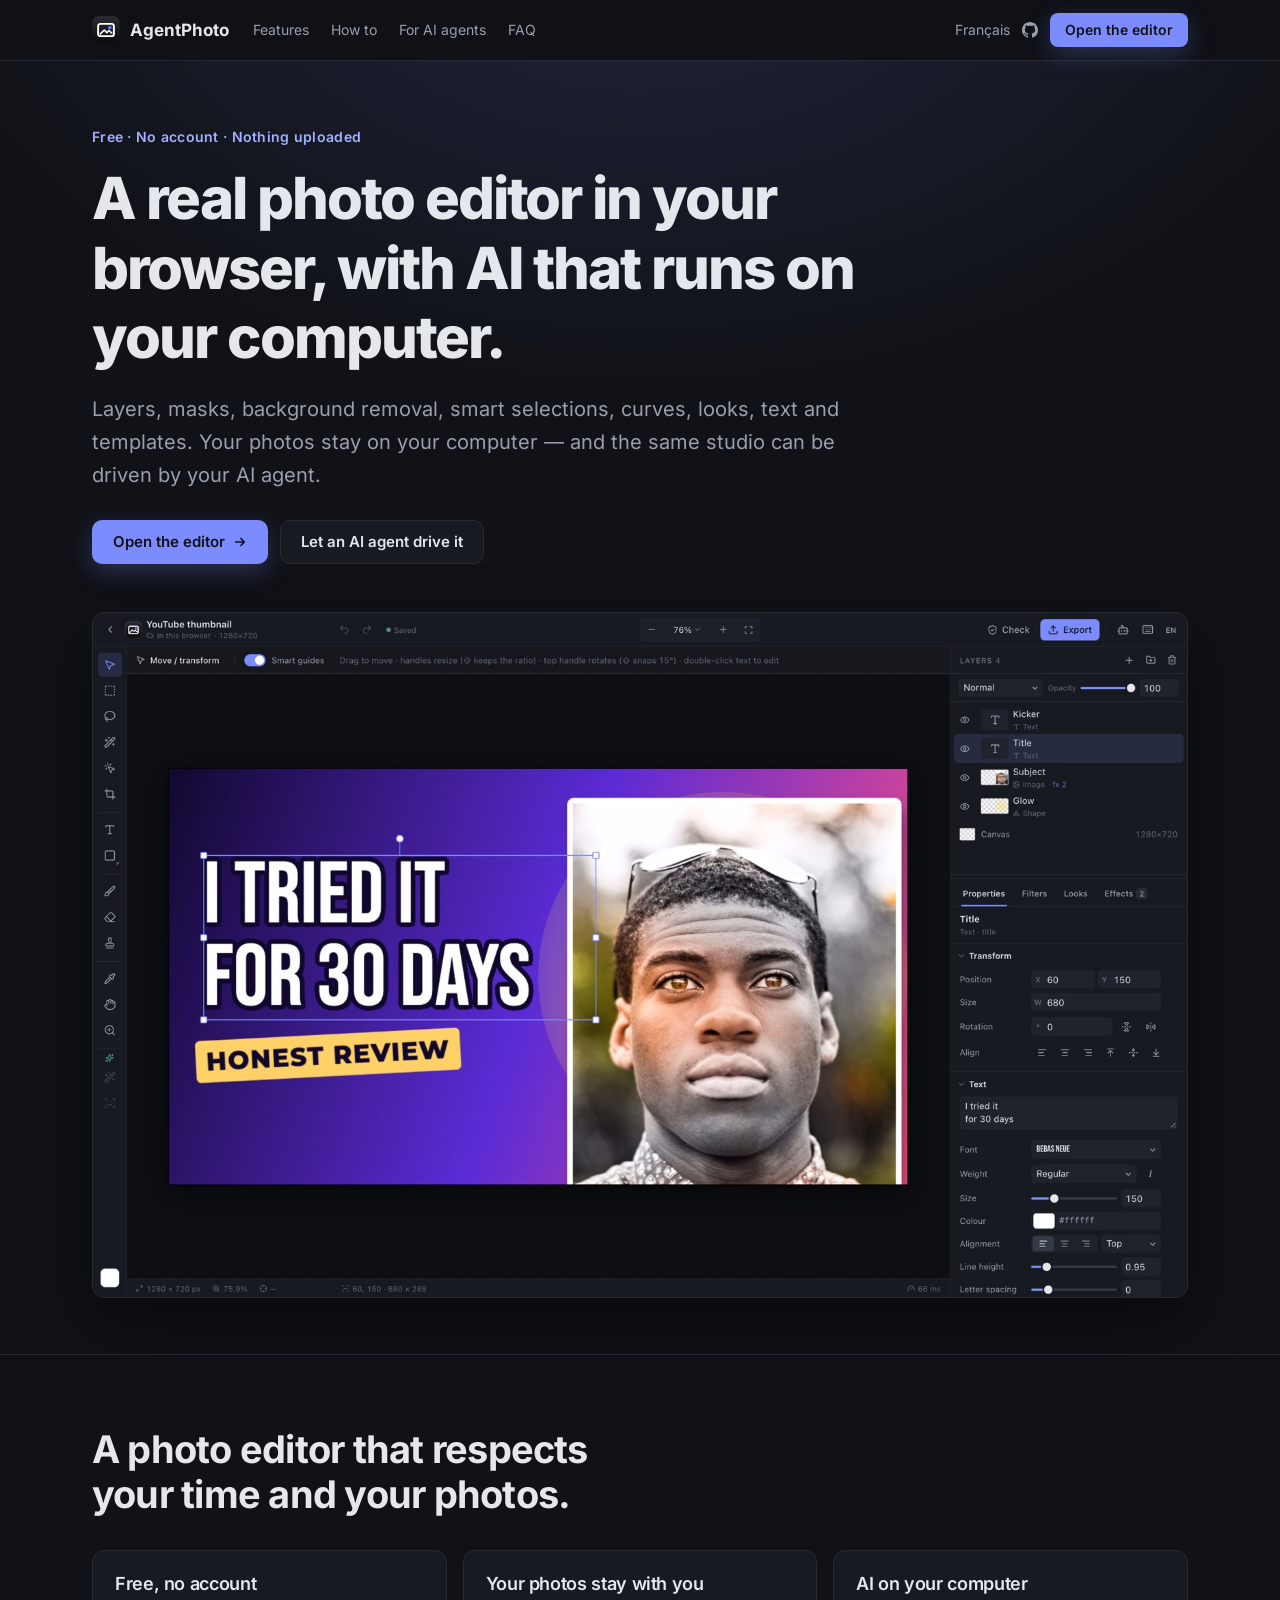
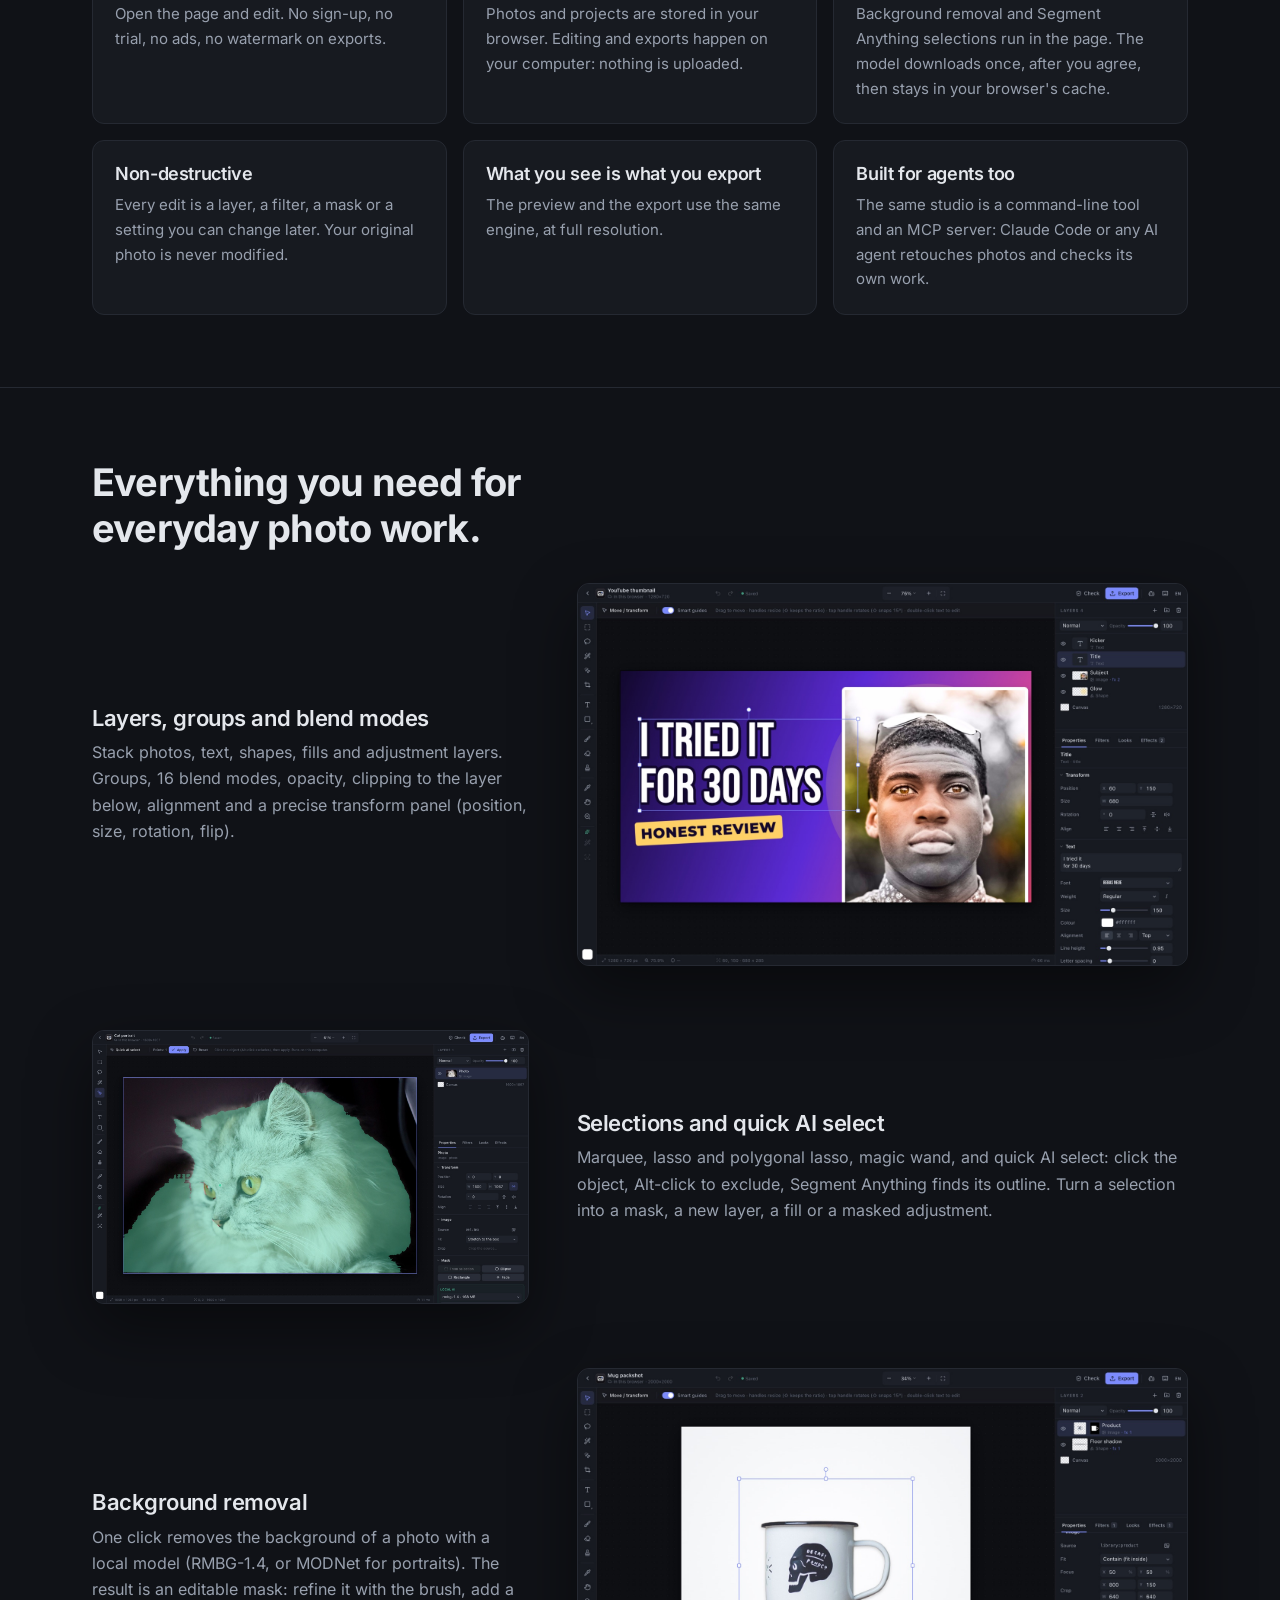
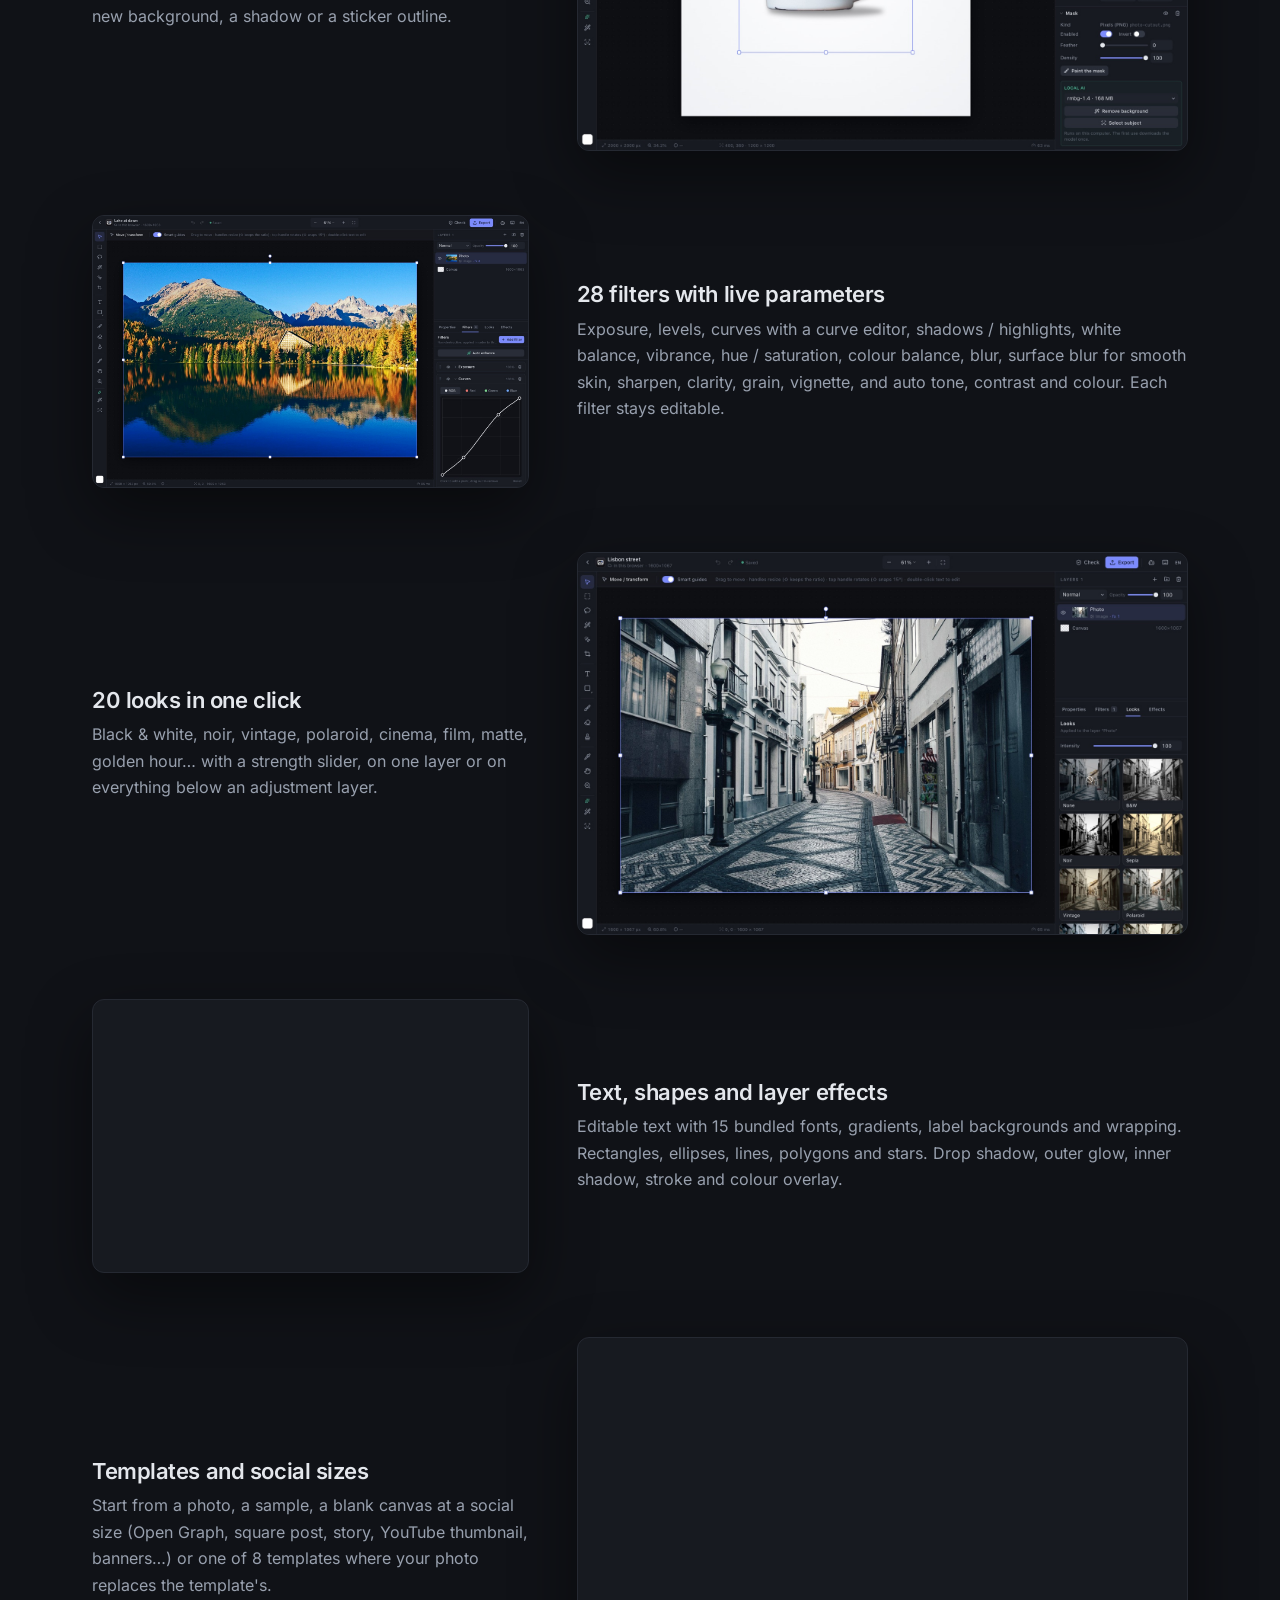
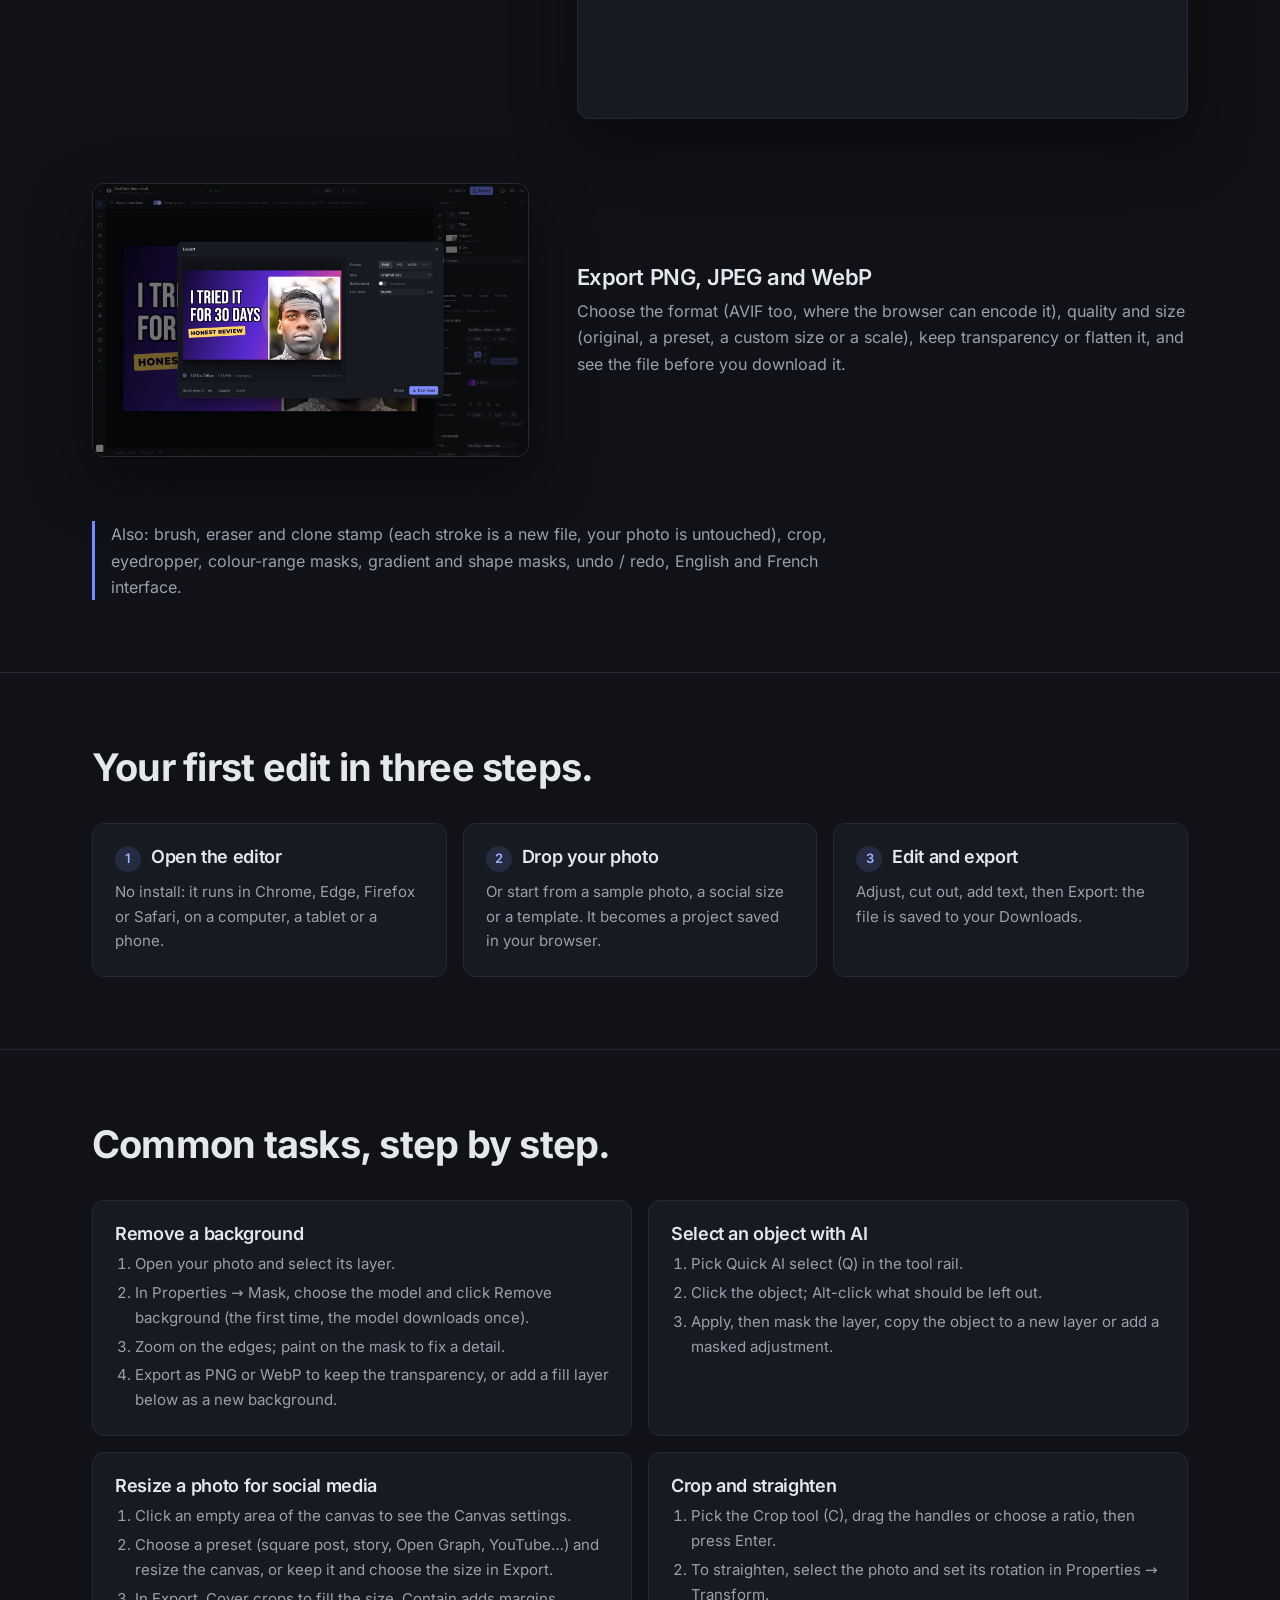
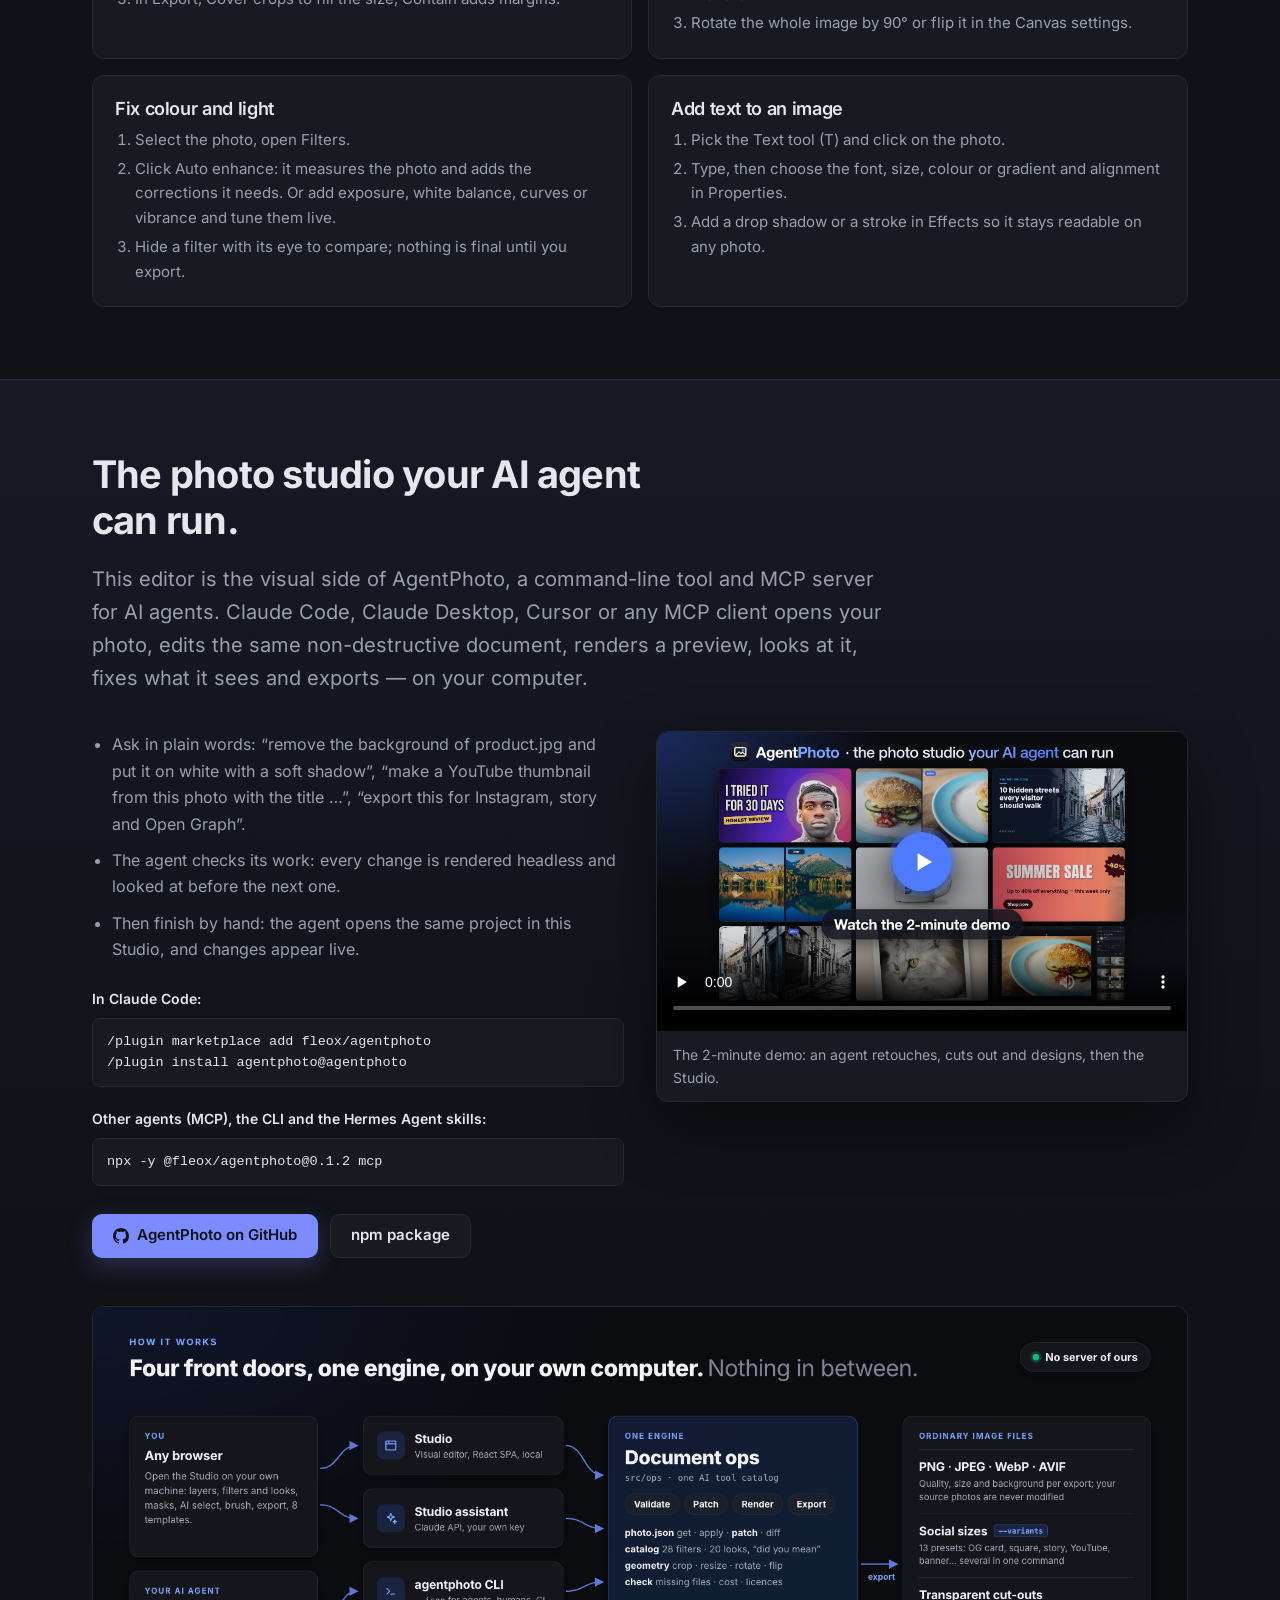
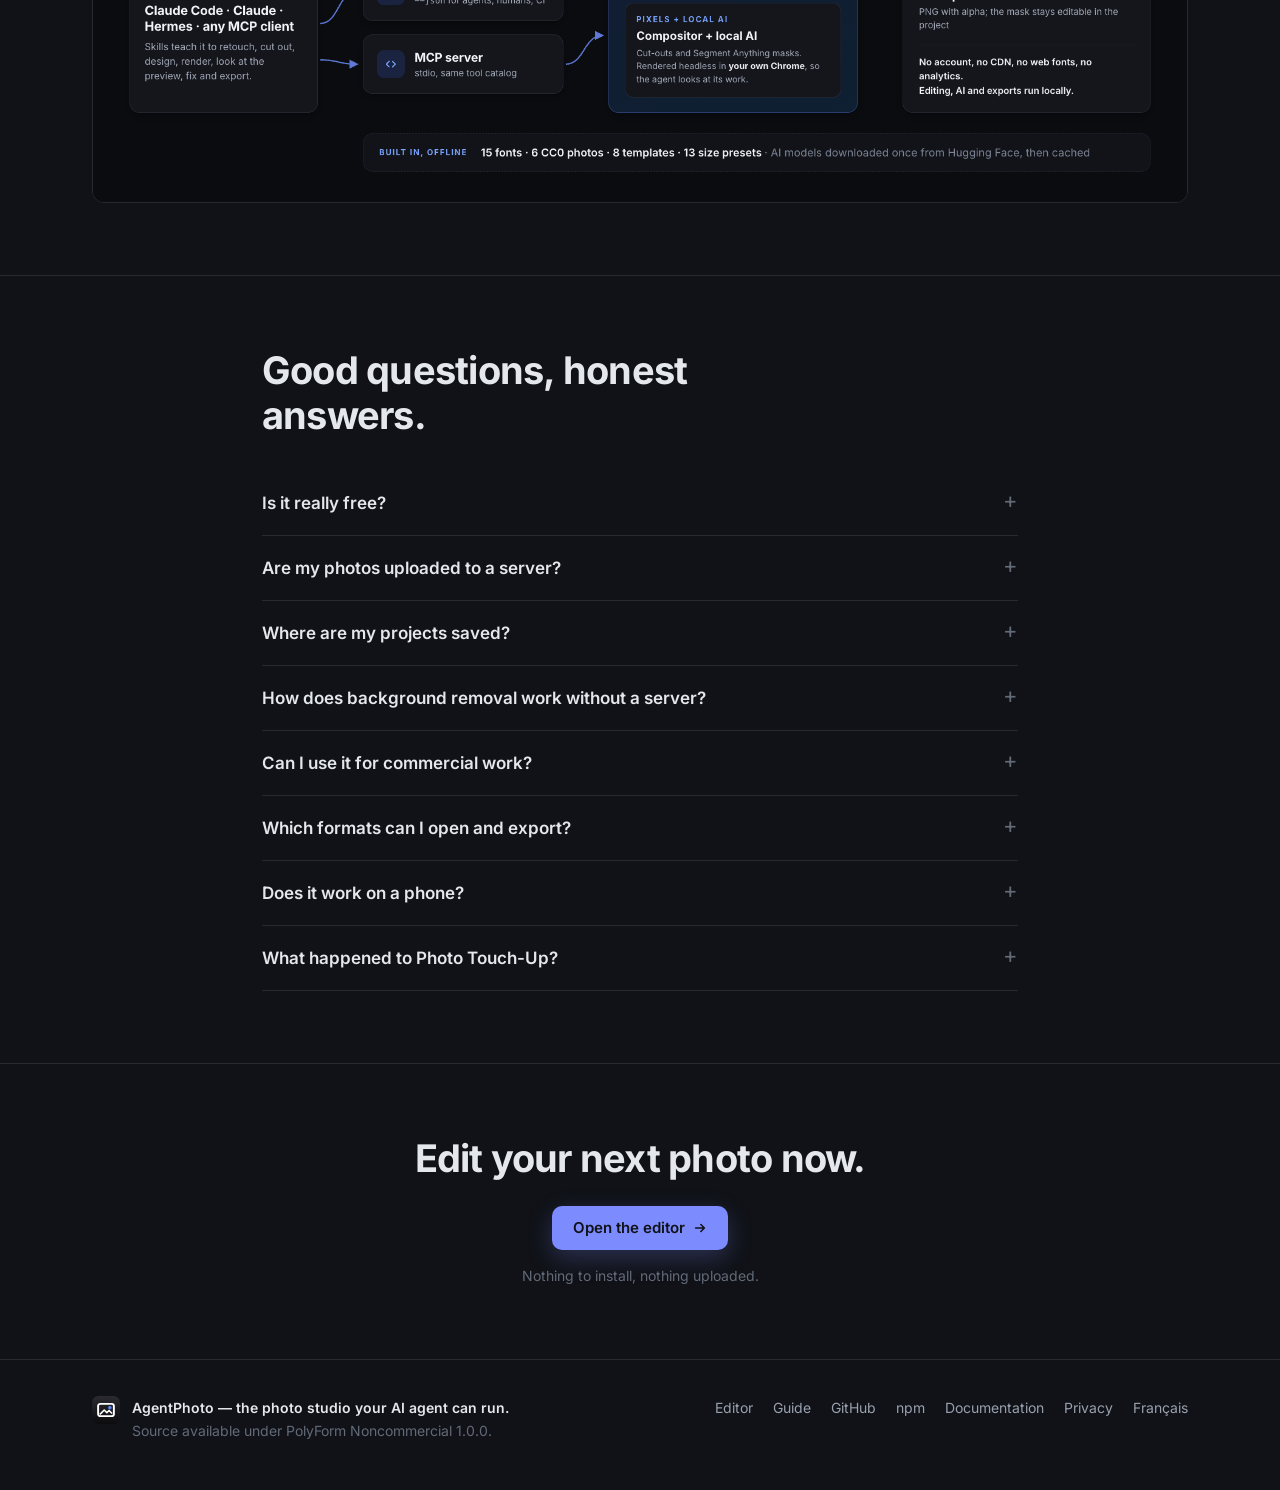
==== commit 5aac22ff: "AgentPhoto 0.1.2 (271f065)" ====
--- a/guide/index.html
+++ b/guide/index.html
@@ -4,6 +4,8 @@
     <meta charset="utf-8">
     <meta name="viewport" content="width=device-width, initial-scale=1">
     <meta name="color-scheme" content="dark">
+    <script async src="https://www.googletagmanager.com/gtag/js?id=G-JE88WG1Z5R"></script>
+    <script>window.dataLayer = window.dataLayer || []; function gtag(){dataLayer.push(arguments);} gtag("js", new Date()); gtag("config", "G-JE88WG1Z5R");</script>
     <title>Free online photo editor with layers and local AI — AgentPhoto Studio</title>
     <meta name="description" content="Edit photos in your browser: layers, masks, background removal and Segment Anything selections that run on your computer, curves, 20 looks, text, templates and PNG / JPEG / WebP export. No account, no upload. Your AI agent can drive it too.">
     <link rel="canonical" href="https://www.photo-touch-up.fr/guide/">
@@ -25,7 +27,7 @@
     <link rel="preload" href="/site/fonts/inter-latin-400-normal.woff2" as="font" type="font/woff2" crossorigin>
     <link rel="stylesheet" href="/site/style.css">
     <script type="application/ld+json">{"@context":"https://schema.org","@type":"BreadcrumbList","itemListElement":[{"@type":"ListItem","position":1,"name":"AgentPhoto Studio","item":"https://www.photo-touch-up.fr/"},{"@type":"ListItem","position":2,"name":"Guide","item":"https://www.photo-touch-up.fr/guide/"}]}</script>
-    <script type="application/ld+json">{"@context":"https://schema.org","@type":"FAQPage","mainEntity":[{"@type":"Question","name":"Is it really free?","acceptedAnswer":{"@type":"Answer","text":"Yes. No account, no subscription, no ads and no watermark. AgentPhoto is source available on GitHub."}},{"@type":"Question","name":"Are my photos uploaded to a server?","acceptedAnswer":{"@type":"Answer","text":"No. Photos and projects are stored in your browser (IndexedDB) and every edit and export happens on your computer. The site only serves the editor's files. The network is used to download an AI model the first time you use it (from Hugging Face, after you agree) and, if you choose to use it, by the optional assistant, which sends your previews to Claude with your own API key."}},{"@type":"Question","name":"Where are my projects saved?","acceptedAnswer":{"@type":"Answer","text":"In this browser, on this computer. They are listed under Recent on the start screen. Clearing the site's data in your browser deletes them, so export what you want to keep."}},{"@type":"Question","name":"How does background removal work without a server?","acceptedAnswer":{"@type":"Answer","text":"The model runs in the page with WebAssembly. RMBG-1.4 (168 MB) is the default; MODNet (25 MB) is made for portraits. Both download once and stay in your browser's cache."}},{"@type":"Question","name":"Can I use it for commercial work?","acceptedAnswer":{"@type":"Answer","text":"Fonts and sample photos are free for commercial images. The default background-removal model, RMBG-1.4, is licensed for non-commercial use only: for commercial work use MODNet (people) or Segment Anything selections. AgentPhoto itself is licensed under PolyForm Noncommercial 1.0.0; commercial use of the software needs the author's authorization."}},{"@type":"Question","name":"Which formats can I open and export?","acceptedAnswer":{"@type":"Answer","text":"Open JPEG, PNG, WebP and the other images your browser can read. Export PNG, JPEG, WebP and AVIF (AVIF where the browser can encode it)."}},{"@type":"Question","name":"Does it work on a phone?","acceptedAnswer":{"@type":"Answer","text":"The editor is designed for a computer screen with a mouse or trackpad. Use a recent Chrome, Edge, Firefox or Safari."}},{"@type":"Question","name":"What happened to Photo Touch-Up?","acceptedAnswer":{"@type":"Answer","text":"Photo Touch-Up, the editor that used to live at this address, became AgentPhoto: a new engine with non-destructive layers, local AI and templates, which AI agents can also drive."}}]}</script>
+    <script type="application/ld+json">{"@context":"https://schema.org","@type":"FAQPage","mainEntity":[{"@type":"Question","name":"Is it really free?","acceptedAnswer":{"@type":"Answer","text":"Yes. No account, no subscription, no ads and no watermark. AgentPhoto is source available on GitHub."}},{"@type":"Question","name":"Are my photos uploaded to a server?","acceptedAnswer":{"@type":"Answer","text":"No. Photos and projects are stored in your browser (IndexedDB) and every edit and export happens on your computer. The site serves the editor's files and measures visits with Google Analytics (pages viewed, never your photos or projects). The network is also used to download an AI model the first time you use it (from Hugging Face, after you agree) and, if you choose to use it, by the optional assistant, which sends your previews to Claude with your own API key."}},{"@type":"Question","name":"Where are my projects saved?","acceptedAnswer":{"@type":"Answer","text":"In this browser, on this computer. They are listed under Recent on the start screen. Clearing the site's data in your browser deletes them, so export what you want to keep."}},{"@type":"Question","name":"How does background removal work without a server?","acceptedAnswer":{"@type":"Answer","text":"The model runs in the page with WebAssembly. RMBG-1.4 (168 MB) is the default; MODNet (25 MB) is made for portraits. Both download once and stay in your browser's cache."}},{"@type":"Question","name":"Can I use it for commercial work?","acceptedAnswer":{"@type":"Answer","text":"Fonts and sample photos are free for commercial images. The default background-removal model, RMBG-1.4, is licensed for non-commercial use only: for commercial work use MODNet (people) or Segment Anything selections. AgentPhoto itself is licensed under PolyForm Noncommercial 1.0.0; commercial use of the software needs the author's authorization."}},{"@type":"Question","name":"Which formats can I open and export?","acceptedAnswer":{"@type":"Answer","text":"Open JPEG, PNG, WebP and the other images your browser can read. Export PNG, JPEG, WebP and AVIF (AVIF where the browser can encode it)."}},{"@type":"Question","name":"Does it work on a phone?","acceptedAnswer":{"@type":"Answer","text":"Yes: on a phone or a tablet the layers and the inspector open in a drawer, and you zoom and pan with two fingers. Detailed work (selections, painting) is more comfortable on a computer. Use a recent Chrome, Edge, Firefox or Safari."}},{"@type":"Question","name":"What happened to Photo Touch-Up?","acceptedAnswer":{"@type":"Answer","text":"Photo Touch-Up, the editor that used to live at this address, became AgentPhoto: a new engine with non-destructive layers, local AI and templates, which AI agents can also drive."}}]}</script>
     <script type="application/ld+json">{"@context":"https://schema.org","@type":"HowTo","name":"Remove a background","step":[{"@type":"HowToStep","position":1,"text":"Open your photo and select its layer."},{"@type":"HowToStep","position":2,"text":"In Properties → Mask, choose the model and click Remove background (the first time, the model downloads once)."},{"@type":"HowToStep","position":3,"text":"Zoom on the edges; paint on the mask to fix a detail."},{"@type":"HowToStep","position":4,"text":"Export as PNG or WebP to keep the transparency, or add a fill layer below as a new background."}]}</script>
     <script type="application/ld+json">{"@context":"https://schema.org","@type":"HowTo","name":"Select an object with AI","step":[{"@type":"HowToStep","position":1,"text":"Pick Quick AI select (Q) in the tool rail."},{"@type":"HowToStep","position":2,"text":"Click the object; Alt-click what should be left out."},{"@type":"HowToStep","position":3,"text":"Apply, then mask the layer, copy the object to a new layer or add a masked adjustment."}]}</script>
     <script type="application/ld+json">{"@context":"https://schema.org","@type":"HowTo","name":"Resize a photo for social media","step":[{"@type":"HowToStep","position":1,"text":"Click an empty area of the canvas to see the Canvas settings."},{"@type":"HowToStep","position":2,"text":"Choose a preset (square post, story, Open Graph, YouTube…) and resize the canvas, or keep it and choose the size in Export."},{"@type":"HowToStep","position":3,"text":"In Export, Cover crops to fill the size, Contain adds margins."}]}</script>
@@ -121,7 +123,7 @@
     <div class="wrap">
       <h2>Your first edit in three steps.</h2>
       <ol class="grid3">
-        <li class="card"><h3>Open the editor</h3><p>No install: it runs in Chrome, Edge, Firefox or Safari on a computer.</p></li>
+        <li class="card"><h3>Open the editor</h3><p>No install: it runs in Chrome, Edge, Firefox or Safari, on a computer, a tablet or a phone.</p></li>
         <li class="card"><h3>Drop your photo</h3><p>Or start from a sample photo, a social size or a template. It becomes a project saved in your browser.</p></li>
         <li class="card"><h3>Edit and export</h3><p>Adjust, cut out, add text, then Export: the file is saved to your Downloads.</p></li>
       </ol>
@@ -174,12 +176,12 @@
     <div class="wrap narrow">
       <h2>Good questions, honest answers.</h2>
       <details><summary>Is it really free?</summary><p>Yes. No account, no subscription, no ads and no watermark. AgentPhoto is source available on GitHub.</p></details>
-      <details><summary>Are my photos uploaded to a server?</summary><p>No. Photos and projects are stored in your browser (IndexedDB) and every edit and export happens on your computer. The site only serves the editor's files. The network is used to download an AI model the first time you use it (from Hugging Face, after you agree) and, if you choose to use it, by the optional assistant, which sends your previews to Claude with your own API key.</p></details>
+      <details><summary>Are my photos uploaded to a server?</summary><p>No. Photos and projects are stored in your browser (IndexedDB) and every edit and export happens on your computer. The site serves the editor's files and measures visits with Google Analytics (pages viewed, never your photos or projects). The network is also used to download an AI model the first time you use it (from Hugging Face, after you agree) and, if you choose to use it, by the optional assistant, which sends your previews to Claude with your own API key.</p></details>
       <details><summary>Where are my projects saved?</summary><p>In this browser, on this computer. They are listed under Recent on the start screen. Clearing the site's data in your browser deletes them, so export what you want to keep.</p></details>
       <details><summary>How does background removal work without a server?</summary><p>The model runs in the page with WebAssembly. RMBG-1.4 (168 MB) is the default; MODNet (25 MB) is made for portraits. Both download once and stay in your browser's cache.</p></details>
       <details><summary>Can I use it for commercial work?</summary><p>Fonts and sample photos are free for commercial images. The default background-removal model, RMBG-1.4, is licensed for non-commercial use only: for commercial work use MODNet (people) or Segment Anything selections. AgentPhoto itself is licensed under PolyForm Noncommercial 1.0.0; commercial use of the software needs the author's authorization.</p></details>
       <details><summary>Which formats can I open and export?</summary><p>Open JPEG, PNG, WebP and the other images your browser can read. Export PNG, JPEG, WebP and AVIF (AVIF where the browser can encode it).</p></details>
-      <details><summary>Does it work on a phone?</summary><p>The editor is designed for a computer screen with a mouse or trackpad. Use a recent Chrome, Edge, Firefox or Safari.</p></details>
+      <details><summary>Does it work on a phone?</summary><p>Yes: on a phone or a tablet the layers and the inspector open in a drawer, and you zoom and pan with two fingers. Detailed work (selections, painting) is more comfortable on a computer. Use a recent Chrome, Edge, Firefox or Safari.</p></details>
       <details><summary>What happened to Photo Touch-Up?</summary><p>Photo Touch-Up, the editor that used to live at this address, became AgentPhoto: a new engine with non-destructive layers, local AI and templates, which AI agents can also drive.</p></details>
     </div>
   </section>
